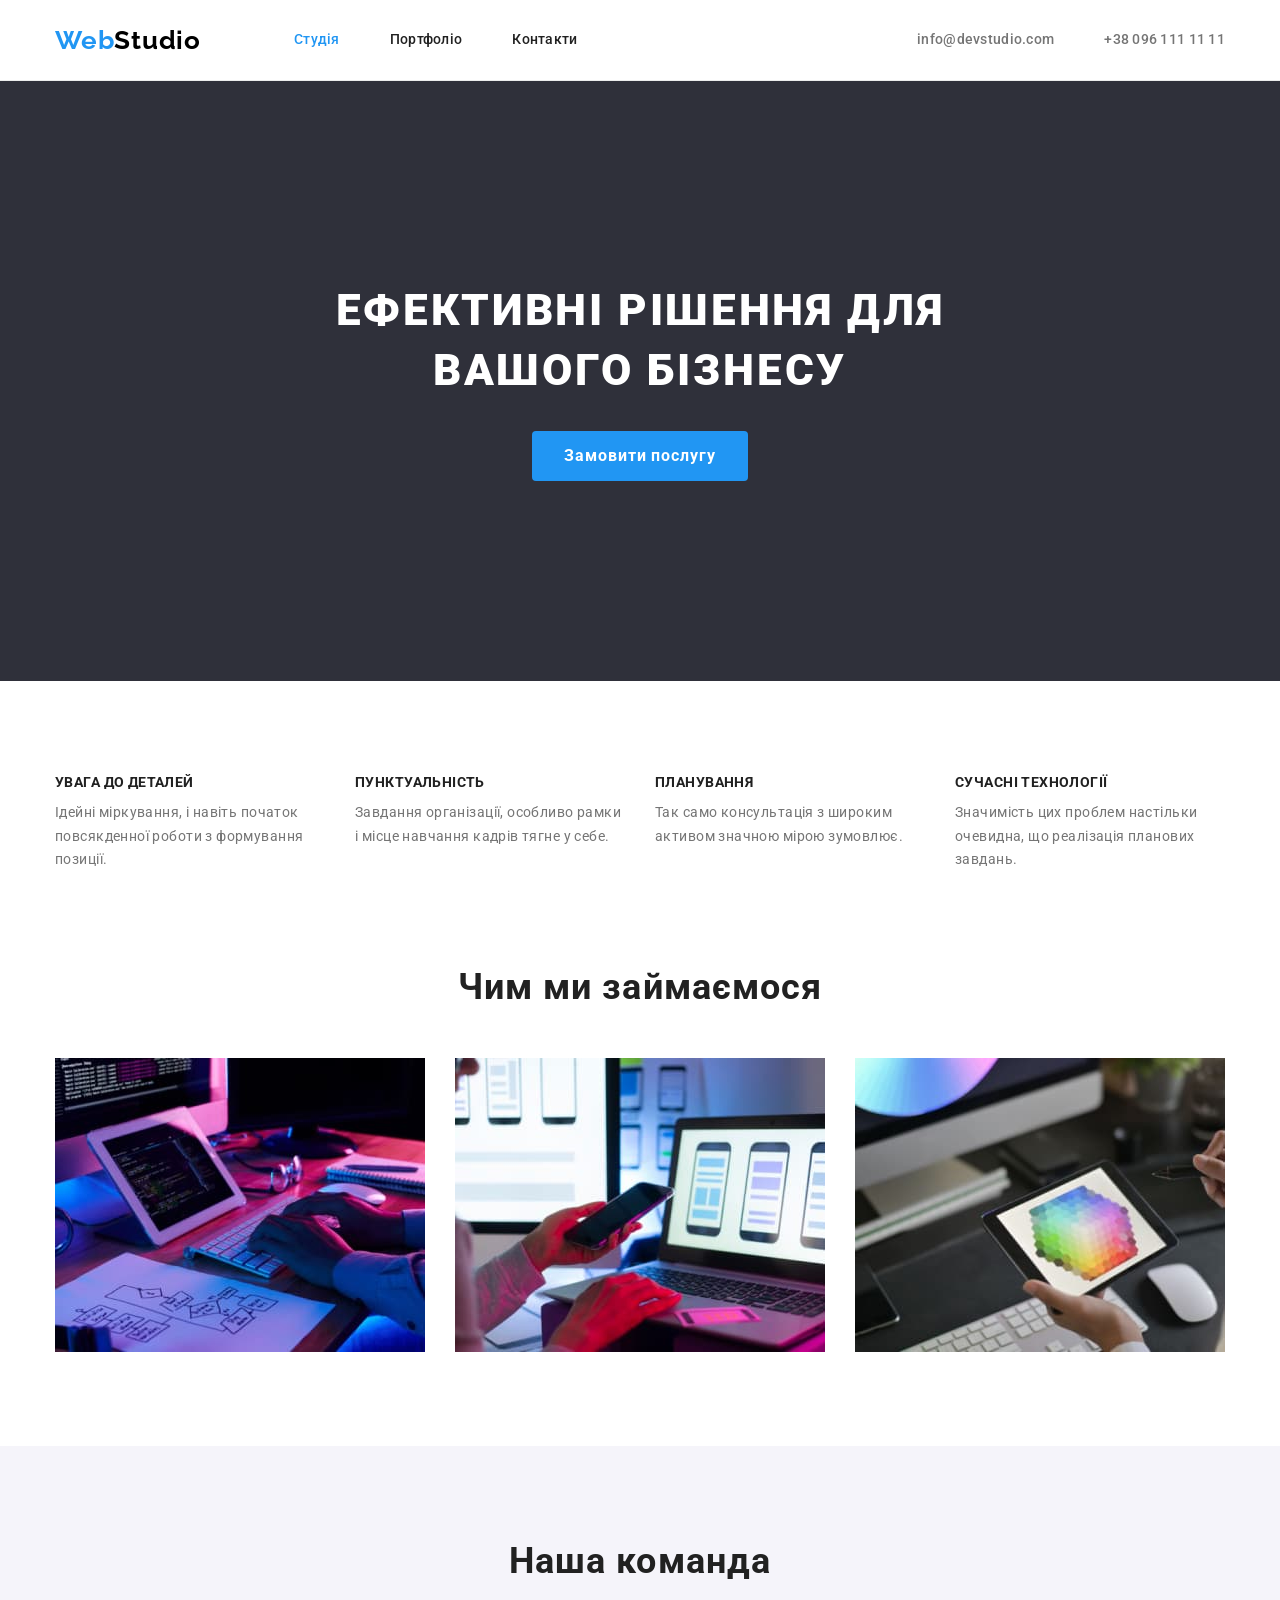
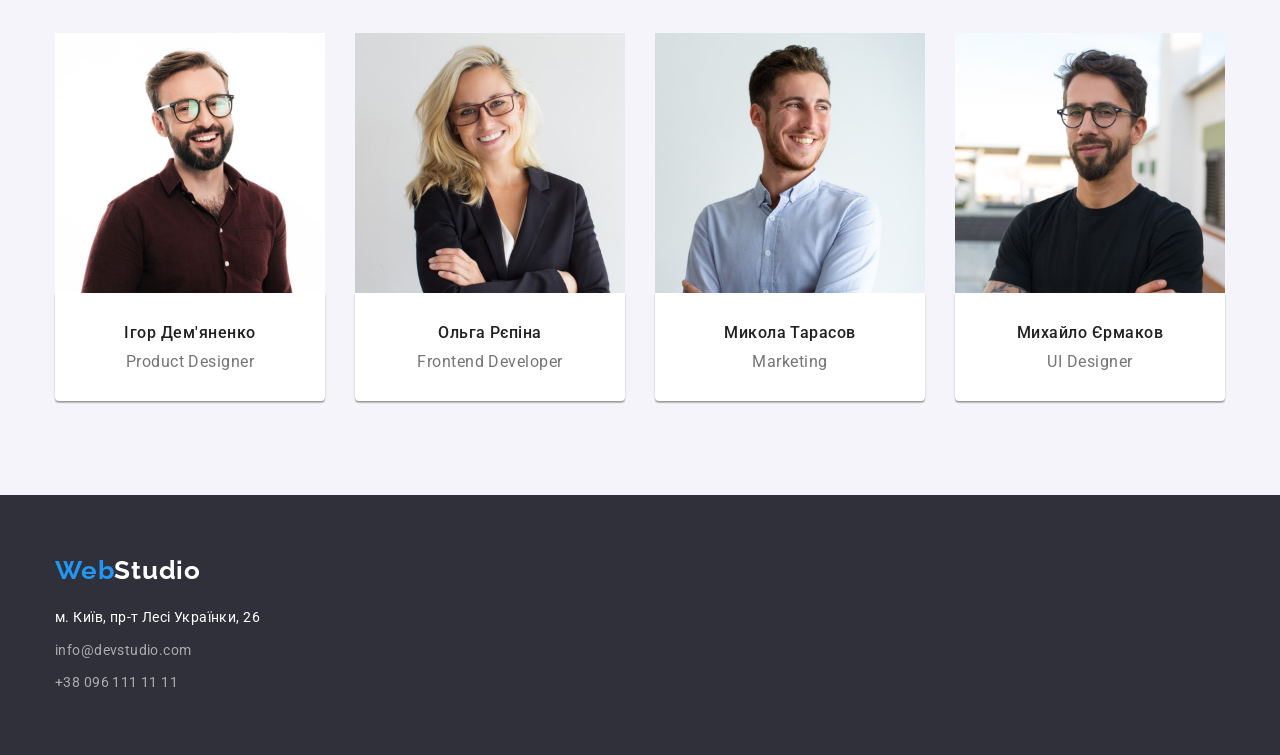
==== index.html @ a0159fab "start" ====
<!DOCTYPE html>
<html lang="uk">
  <head>
    <meta charset="UTF-8" />
    <meta http-equiv="X-UA-Compatible" content="IE=edge" />
    <meta name="viewport" content="width=device-width, initial-scale=1.0" />
    <title>Студія</title>
    <link rel="preconnect" href="https://fonts.googleapis.com" />
    <link rel="preconnect" href="https://fonts.gstatic.com" crossorigin />
    <link
      href="https://fonts.googleapis.com/css2?family=Raleway:wght@700&family=Roboto:wght@400;500;700;900&display=swap"
      rel="stylesheet"
    />
    <link
      rel="stylesheet"
      href="https://cdnjs.cloudflare.com/ajax/libs/modern-normalize/1.1.0/modern-normalize.css"
      integrity="sha512-Y0MM+V6ymRKN2zStTqzQ227DWhhp4Mzdo6gnlRnuaNCbc+YN/ZH0sBCLTM4M0oSy9c9VKiCvd4Jk44aCLrNS5Q=="
      crossorigin="anonymous"
      referrerpolicy="no-referrer"
    />
    <link rel="stylesheet" href="./css/styles.css" />
  </head>
  <body>
    <header class="header">
      <div class="container header-container">
        <nav class="site-nav">
          <a href="./index.html" class="logo header-logo"
            ><span class="logo-web">Web</span>Studio</a
          >
          <ul class="header-list">
            <li><a href="./index.html" class="link-nav current">Студія</a></li>
            <li><a href="./portfolio.html" class="link-nav">Портфоліо</a></li>
            <li><a href="#" class="link-nav">Контакти</a></li>
          </ul>
        </nav>
        <ul class="header-contacts">
          <li>
            <a href="mailto:info@devstudio.com" class="link-auth"
              >info@devstudio.com</a
            >
          </li>
          <li>
            <a href="tel:+380961111111" class="link-auth">+38 096 111 11 11</a>
          </li>
        </ul>
      </div>
    </header>
    <main>
      <section class="hero-section">
        <div class="container">
          <h1 class="hero-title">Ефективні рішення для вашого бізнесу</h1>
          <button type="button">Замовити послугу</button>
        </div>
      </section>
      <section class="benefits-section section">
        <div class="container">
          <h2 class="benefits-title">Наші переваги</h2>
          <ul class="benefits-list">
            <li>
              <h3 class="benefits">увага до деталей</h3>
              <p class="benefits-text">
                Ідейні міркування, і навіть початок повсякденної роботи з
                формування позиції.
              </p>
            </li>
            <li>
              <h3 class="benefits">пунктуальність</h3>
              <p class="benefits-text">
                Завдання організації, особливо рамки і місце навчання кадрів
                тягне у себе.
              </p>
            </li>
            <li>
              <h3 class="benefits">планування</h3>
              <p class="benefits-text">
                Так само консультація з широким активом значною мірою зумовлює.
              </p>
            </li>
            <li>
              <h3 class="benefits">сучасні технології</h3>
              <p class="benefits-text">
                Значимість цих проблем настільки очевидна, що реалізація
                планових завдань.
              </p>
            </li>
          </ul>
        </div>
      </section>
      <section class="service-section section">
        <div class="container">
          <h2 class="servise-title">Чим ми займаємося</h2>
          <ul class="service-list">
            <li>
              <img
                src="./images/box1.jpg"
                alt="послуга 1"
                width="370"
                height="294"
              />
            </li>
            <li>
              <img
                src="./images/box2.jpg"
                alt="послуга 2"
                width="370"
                height="294"
              />
            </li>
            <li>
              <img
                src="./images/box3.jpg"
                alt="послуга 3"
                width="370"
                height="294"
              />
            </li>
          </ul>
        </div>
      </section>
      <section class="team-section section">
        <div class="container">
          <h2 class="team-title">Наша команда</h2>
          <ul class="card-set">
            <li class="team-background card-set-item">
              <img
                src="./images/ihor.jpg"
                alt="Ігор Дем'яненко"
                width="270"
                height="260"
                class="team-photo"
              />
              <div class="team-wrapper">
                <h3 class="team">Ігор Дем'яненко</h3>
                <p class="team-profession">Product Designer</p>
              </div>
            </li>
            <li class="team-background card-set-item">
              <img
                src="./images/olga.jpg"
                alt="Ольга Рєпіна"
                width="270"
                height="260"
                class="team-photo"
              />
              <div class="team-wrapper">
                <h3 class="team">Ольга Рєпіна</h3>
                <p class="team-profession">Frontend Developer</p>
              </div>
            </li>
            <li class="team-background card-set-item">
              <img
                src="./images/mykola.jpg"
                alt="Микола Тарасов"
                width="270"
                height="260"
                class="team-photo"
              />
              <div class="team-wrapper">
                <h3 class="team">Микола Тарасов</h3>
                <p class="team-profession">Marketing</p>
              </div>
            </li>
            <li class="team-background card-set-item">
              <img
                src="./images/myhailo.jpg"
                alt="Михайло Єрмаков"
                width="270"
                height="260"
                class="team-photo"
              />
              <div class="team-wrapper">
                <h3 class="team">Михайло Єрмаков</h3>
                <p class="team-profession">UI Designer</p>
              </div>
            </li>
          </ul>
        </div>
      </section>
    </main>
    <footer>
      <div class="container">
        <a href="./index.html" class="logo footer-logo"
          ><span class="logo-web">Web</span
          ><span class="logo-studio">Studio</span></a
        >
        <address>
          <ul class="footer-list">
            <li class="footer-item">
              <a
                href="https://goo.gl/maps/CPtrU1FHBa2aNyZL9"
                target="_blank"
                rel="noopener noreferrer nofollow"
                class="map"
                >м. Київ, пр-т Лесі Українки, 26</a
              >
            </li>
            <li class="footer-item">
              <a href="mailto:info@devstudio.com" class="communication"
                >info@devstudio.com</a
              >
            </li>
            <li class="footer-item">
              <a href="tel:+380961111111" class="communication"
                >+38 096 111 11 11</a
              >
            </li>
          </ul>
        </address>
      </div>
    </footer>
  </body>
</html>
---- css/styles.css ----
:root {
  --color-link: #2196f3;
  --color-title: #212121;
  --color-text: #757575;
  --indent: 30px;
  --items: 4;
}
h1,
h2,
h3,
h4,
h5,
h6,
p {
  margin: 0;
}
ul {
  margin: 0;
  padding: 0;
  list-style: none;
}
img {
  display: block;
}

body {
  font-family: "roboto", sans-serif;
  background-color: #ffffff;
}
.container {
  width: 1200px;
  padding-right: 15px;
  padding-left: 15px;
  margin-right: auto;
  margin-left: auto;
}
.card-set {
  display: flex;
  flex-wrap: wrap;
  gap: var(--indent);
}
.card-set-item {
  flex-basis: calc(
    (100% - var(--indent) * (var(--items) - 1)) / (var(--items))
  );
}
.header {
  border-bottom: 1px solid #ececec;
}
.header-container {
  display: flex;
  align-items: center;
}
.site-nav {
  margin-right: auto;
  display: flex;
  align-items: center;
}
.header-logo {
  margin-right: 93px;
}
.logo {
  text-decoration: none;
  font-family: "raleway", sans-serif;
  font-weight: 700;
  font-size: 26px;
  line-height: 1.19;
  letter-spacing: 0.03em;
  color: #000000;
}
.logo-web {
  color: var(--color-link);
}
.header-list {
  display: flex;
  margin-left: auto;
  gap: 50px;
}
.link-nav {
  display: block;
  text-decoration: none;
  font-weight: 500;
  font-size: 14px;
  line-height: 1.14;
  letter-spacing: 0.02em;
  color: var(--color-title);
  padding-top: 32px;
  padding-bottom: 32px;
}
.link-nav:hover {
  color: var(--color-link);
}
.link-nav:focus {
  color: var(--color-link);
}
.link-nav.current {
  color: var(--color-link);
}
.header-contacts {
  display: flex;
  gap: 50px;
}
.link-auth {
  display: block;
  text-decoration: none;
  font-weight: 500;
  font-size: 14px;
  line-height: 1.14;
  letter-spacing: 0.02em;
  color: #757575;
  padding-top: 32px;
  padding-bottom: 32px;
}
.link-auth:hover {
  color: var(--color-link);
}
.link-auth:focus {
  color: var(--color-link);
}
.hero-section {
  background-color: #2f303a;
  padding-top: 200px;
  padding-bottom: 200px;
}
.hero-title {
  color: #ffffff;
  font-weight: 900;
  font-size: 44px;
  line-height: 1.36;
  letter-spacing: 0.06em;
  text-transform: uppercase;
  width: 696px;
  text-align: center;
  margin: auto;
  margin-bottom: 30px;
}
.hero-section button {
  display: inline-block;
  padding: 10px 32px;
  min-width: 152px;
  font-family: inherit;
  color: #ffffff;
  font-weight: 700;
  font-size: 16px;
  line-height: 1.875;
  display: flex;
  align-items: center;
  text-align: center;
  letter-spacing: 0.06em;
  background-color: var(--color-link);
  cursor: pointer;
  border: 0;
  border-radius: 4px;
  margin: auto;
}
.hero-section button:hover {
  background-color: #188ce8;
}
.hero-section button:active {
  background-color: #188ce8;
}
.section {
  padding-top: 94px;
  padding-bottom: 94px;
}
.benefits-list {
  display: flex;
  gap: var(--indent);
}
.benefits-title {
  position: absolute;
  white-space: nowrap;
  width: 1px;
  height: 1px;
  overflow: hidden;
  border: 0;
  padding: 0;
  clip: rect(0 0 0 0);
  clip-path: inset(50%);
  margin: -1px;
}
.benefits {
  font-weight: 700;
  font-size: 14px;
  line-height: 1.14;
  letter-spacing: 0.03em;
  text-transform: uppercase;
  color: var(--color-title);
  margin-bottom: 10px;
}
.benefits-text {
  font-size: 14px;
  line-height: 1.71;
  letter-spacing: 0.03em;
  color: var(--color-text);
  width: 270px;
}
.service-section {
  padding-top: 0;
}
.servise-title {
  font-weight: 700;
  font-size: 36px;
  line-height: 1.17;
  letter-spacing: 0.03em;
  color: var(--color-title);
  margin-bottom: 50px;
  text-align: center;
}
.service-list {
  display: flex;
  gap: var(--indent);
}
.team-section {
  background-color: #f5f4fa;
}
.team-title {
  font-weight: 700;
  font-size: 36px;
  line-height: 1.17;
  letter-spacing: 0.03em;
  color: var(--color-title);
  margin-bottom: 50px;
  text-align: center;
}

.team-wrapper {
  padding-top: 30px;
  padding-bottom: 30px;
  box-shadow: 0px 1px 3px rgba(0, 0, 0, 0.12), 0px 1px 1px rgba(0, 0, 0, 0.14),
    0px 2px 1px rgba(0, 0, 0, 0.2);
  border-radius: 0px 0px 4px 4px;
}
.team {
  font-weight: 500;
  font-size: 16px;
  line-height: 1.19;
  letter-spacing: 0.03em;
  color: var(--color-title);
  margin-bottom: 10px;
  text-align: center;
}
.team-profession {
  font-size: 16px;
  line-height: 1.19;
  letter-spacing: 0.03em;
  color: var(--color-text);
  text-align: center;
}
.team-background {
  background-color: #ffffff;
}
footer {
  background-color: #2f303a;
  padding-top: 60px;
  padding-bottom: 60px;
}
.footer-logo {
  display: block;
  margin-bottom: 20px;
}
.logo-studio {
  color: #ffffff;
}
.footer-item:not(:last-child) {
  margin-bottom: 9px;
}
.map {
  text-decoration: none;
  font-style: normal;
  font-size: 14px;
  line-height: 1.71;
  letter-spacing: 0.03em;
  color: #ffffff;
}
.map:hover {
  color: var(--color-link);
}
.map:focus {
  color: var(--color-link);
}
.communication {
  text-decoration: none;
  font-style: normal;
  font-size: 14px;
  line-height: 1.71;
  letter-spacing: 0.03em;
  color: rgba(255, 255, 255, 0.6);
}
.communication:hover {
  color: var(--color-link);
}
.communication:focus {
  color: var(--color-link);
}

.portfolio-button {
  display: flex;
  gap: 8px;
  margin-bottom: 50px;
  justify-content: center;
}
.sort-button {
  display: inline-block;
  padding: 6px 22px;
  font-family: inherit;
  font-weight: 500;
  font-size: 16px;
  line-height: 1.63;
  letter-spacing: 0.03em;
  color: #212121;
  background-color: #f5f4fa;
  cursor: pointer;
  border-radius: 4px;
  border: 0;
}
.sort-button:hover {
  color: #ffffff;
  background-color: var(--color-link);
}
.sort-button:focus {
  color: #ffffff;
  background-color: var(--color-link);
}
.portfolio-list {
  --items: 9;
}
.portfolio-background {
  background-color: #ffffff;
}
.portfolio-wrapper {
  padding-top: 20px;
  padding-bottom: 20px;
  padding-left: 24px;
  padding-right: 24px;
  border: 1px solid #ececec;
  border-top: none;
}
.portfolio-title {
  font-weight: 700;
  font-size: 18px;
  line-height: 2;
  letter-spacing: 0.06em;
  color: var(--color-title);

  margin-bottom: 4px;
}
.portfolio-type {
  font-size: 16px;
  line-height: 1.88;
  letter-spacing: 0.03em;
  color: var(--color-text);
}
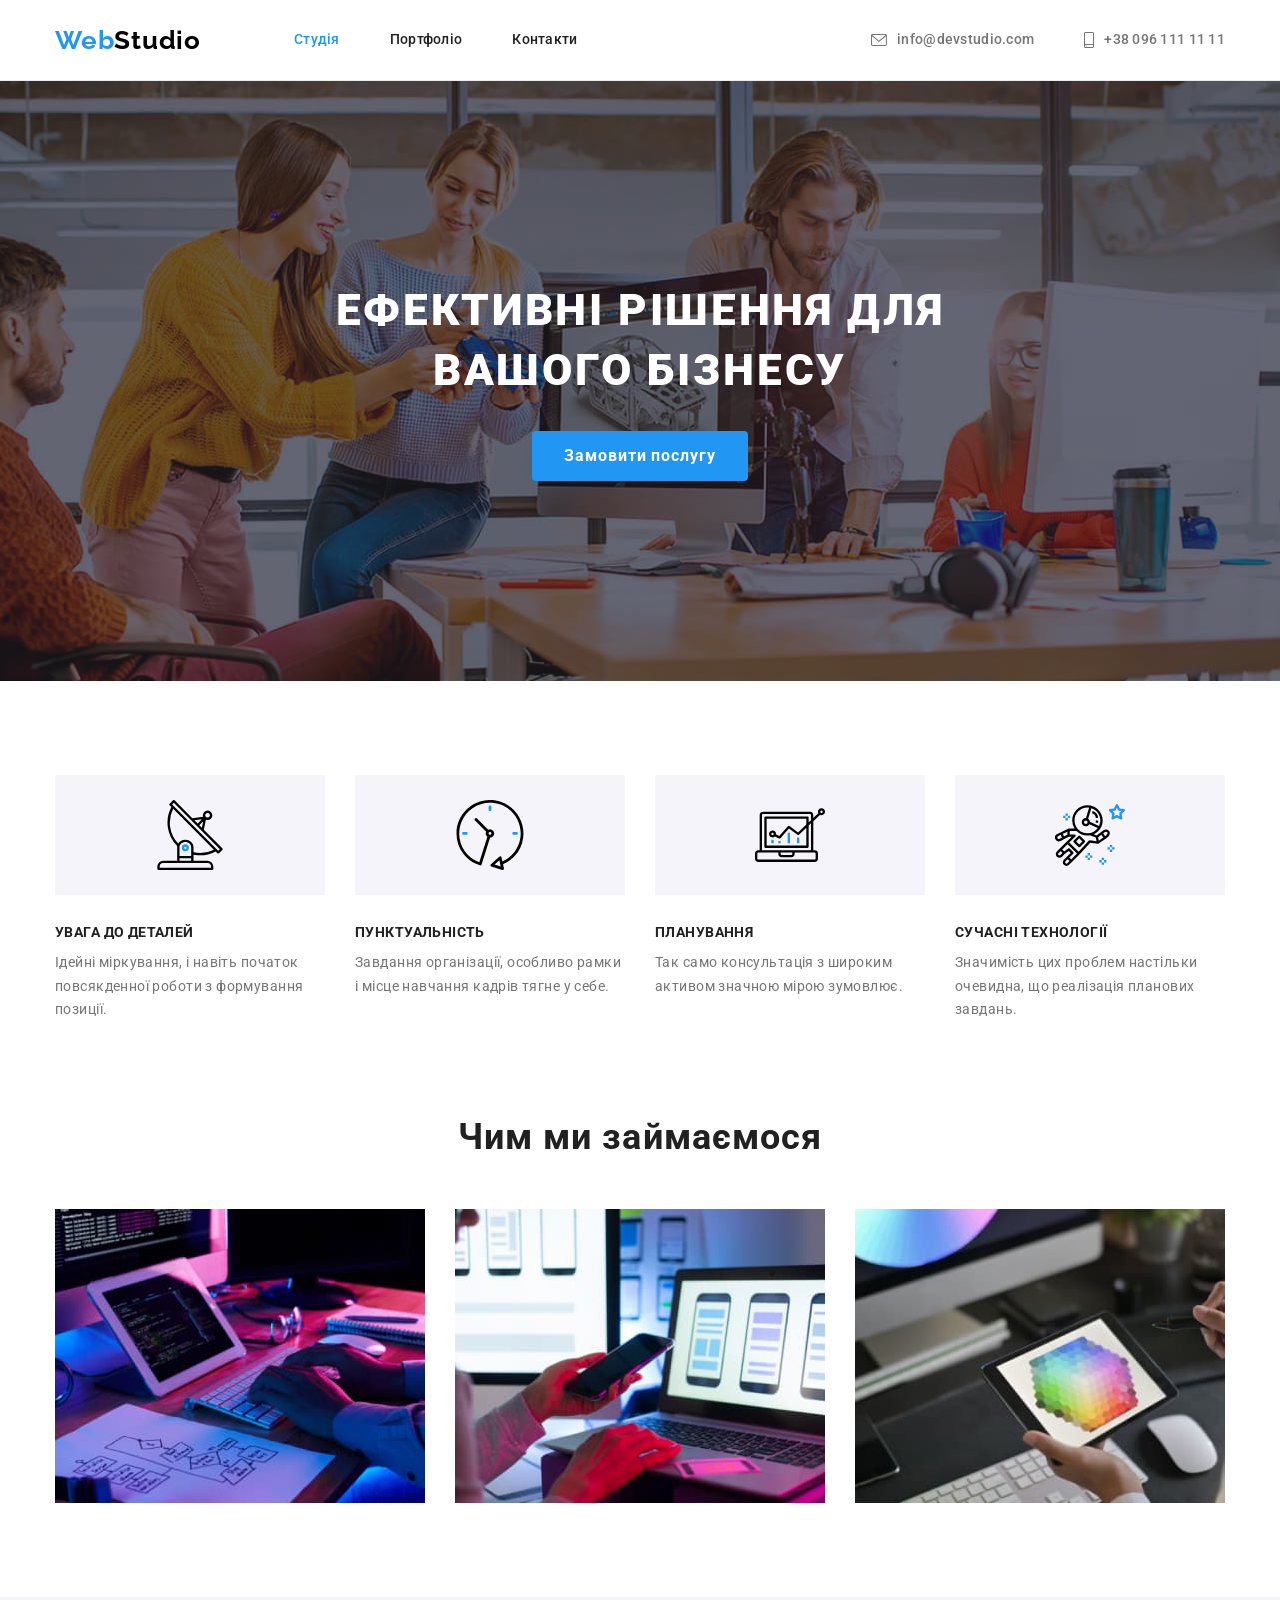
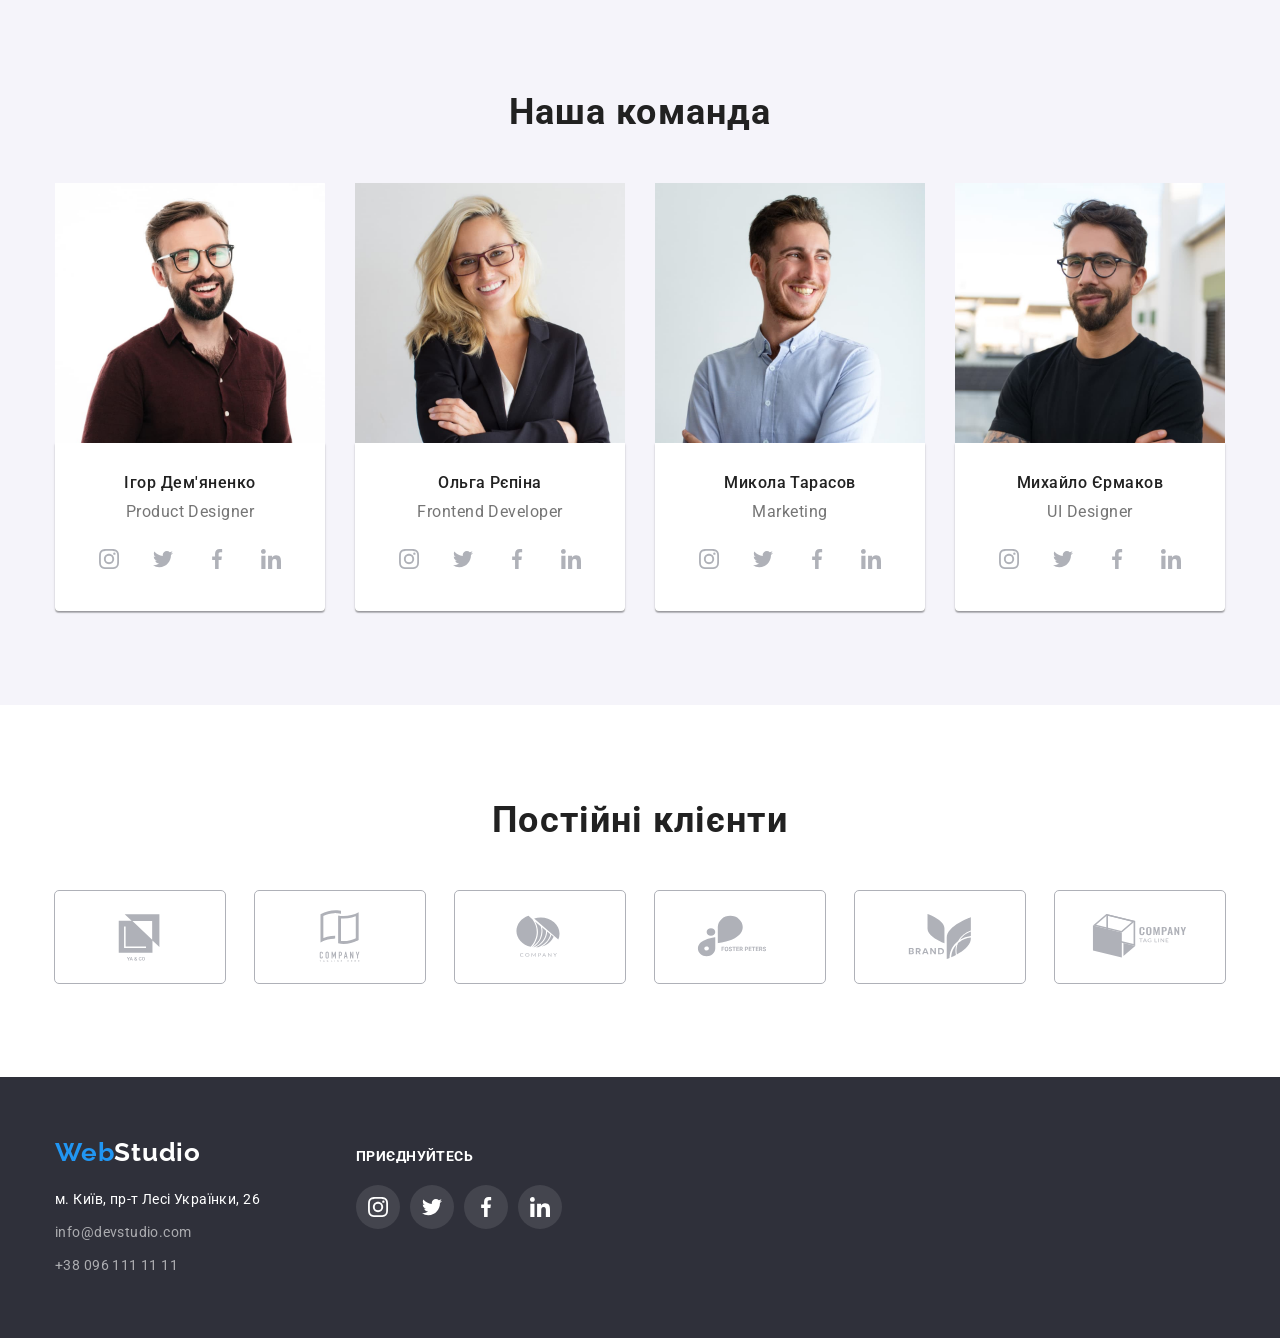
==== commit bbe5e69a: "Homework" ====
--- a/index.html
+++ b/index.html
@@ -35,12 +35,20 @@
         </nav>
         <ul class="header-contacts">
           <li>
-            <a href="mailto:info@devstudio.com" class="link-auth"
-              >info@devstudio.com</a
+            <a href="mailto:info@devstudio.com" class="link-auth">
+              <svg class="header-icon" width="16" height="12">
+                <use href="./images/symbol-defs.svg#envelope"></use>
+              </svg>
+              info@devstudio.com</a
             >
           </li>
           <li>
-            <a href="tel:+380961111111" class="link-auth">+38 096 111 11 11</a>
+            <a href="tel:+380961111111" class="link-auth">
+              <svg class="header-icon" width="10" height="16">
+                <use href="./images/symbol-defs.svg#smartphone"></use>
+              </svg>
+              +38 096 111 11 11</a
+            >
           </li>
         </ul>
       </div>
@@ -57,6 +65,11 @@
           <h2 class="benefits-title">Наші переваги</h2>
           <ul class="benefits-list">
             <li>
+              <div class="benefits-icon-background">
+                <svg class="benefits-icon" width="70" height="70">
+                  <use href="./images/symbol-defs.svg#antenna"></use>
+                </svg>
+              </div>
               <h3 class="benefits">увага до деталей</h3>
               <p class="benefits-text">
                 Ідейні міркування, і навіть початок повсякденної роботи з
@@ -64,6 +77,11 @@
               </p>
             </li>
             <li>
+              <div class="benefits-icon-background">
+                <svg class="benefits-icon" width="70" height="70">
+                  <use href="./images/symbol-defs.svg#clock"></use>
+                </svg>
+              </div>
               <h3 class="benefits">пунктуальність</h3>
               <p class="benefits-text">
                 Завдання організації, особливо рамки і місце навчання кадрів
@@ -71,12 +89,22 @@
               </p>
             </li>
             <li>
+              <div class="benefits-icon-background">
+                <svg class="benefits-icon" width="70" height="70">
+                  <use href="./images/symbol-defs.svg#diagram"></use>
+                </svg>
+              </div>
               <h3 class="benefits">планування</h3>
               <p class="benefits-text">
                 Так само консультація з широким активом значною мірою зумовлює.
               </p>
             </li>
             <li>
+              <div class="benefits-icon-background">
+                <svg class="benefits-icon" width="70" height="70">
+                  <use href="./images/symbol-defs.svg#astronaut"></use>
+                </svg>
+              </div>
               <h3 class="benefits">сучасні технології</h3>
               <p class="benefits-text">
                 Значимість цих проблем настільки очевидна, що реалізація
@@ -132,6 +160,60 @@
               <div class="team-wrapper">
                 <h3 class="team">Ігор Дем'яненко</h3>
                 <p class="team-profession">Product Designer</p>
+                <ul class="socials">
+                  <li>
+                    <a
+                      class="socials-link"
+                      href="https://www.instagram.com/"
+                      target="_blank"
+                      rel="noopener noreferrer nofollow"
+                      aria-label="іконка instagram"
+                    >
+                      <svg class="socials-icon" width="20" height="20">
+                        <use href="./images/symbol-defs.svg#instagram"></use>
+                      </svg>
+                    </a>
+                  </li>
+                  <li>
+                    <a
+                      class="socials-link"
+                      href="https://twitter.com/"
+                      target="_blank"
+                      rel="noopener noreferrer nofollow"
+                      aria-label="іконка twitter"
+                    >
+                      <svg class="socials-icon" width="20" height="20">
+                        <use href="./images/symbol-defs.svg#twitter"></use>
+                      </svg>
+                    </a>
+                  </li>
+                  <li>
+                    <a
+                      class="socials-link"
+                      href="https://www.facebook.com/"
+                      target="_blank"
+                      rel="noopener noreferrer nofollow"
+                      aria-label="іконка facebook"
+                    >
+                      <svg class="socials-icon" width="20" height="20">
+                        <use href="./images/symbol-defs.svg#facebook"></use>
+                      </svg>
+                    </a>
+                  </li>
+                  <li>
+                    <a
+                      class="socials-link"
+                      href="https://www.linkedin.com/"
+                      target="_blank"
+                      rel="noopener noreferrer nofollow"
+                      aria-label="іконка linkedin"
+                    >
+                      <svg class="socials-icon" width="20" height="20">
+                        <use href="./images/symbol-defs.svg#linkedin"></use>
+                      </svg>
+                    </a>
+                  </li>
+                </ul>
               </div>
             </li>
             <li class="team-background card-set-item">
@@ -145,6 +227,60 @@
               <div class="team-wrapper">
                 <h3 class="team">Ольга Рєпіна</h3>
                 <p class="team-profession">Frontend Developer</p>
+                <ul class="socials">
+                  <li>
+                    <a
+                      class="socials-link"
+                      href="https://www.instagram.com/"
+                      target="_blank"
+                      rel="noopener noreferrer nofollow"
+                      aria-label="іконка instagram"
+                    >
+                      <svg class="socials-icon" width="20" height="20">
+                        <use href="./images/symbol-defs.svg#instagram"></use>
+                      </svg>
+                    </a>
+                  </li>
+                  <li>
+                    <a
+                      class="socials-link"
+                      href="https://twitter.com/"
+                      target="_blank"
+                      rel="noopener noreferrer nofollow"
+                      aria-label="іконка twitter"
+                    >
+                      <svg class="socials-icon" width="20" height="20">
+                        <use href="./images/symbol-defs.svg#twitter"></use>
+                      </svg>
+                    </a>
+                  </li>
+                  <li>
+                    <a
+                      class="socials-link"
+                      href="https://www.facebook.com/"
+                      target="_blank"
+                      rel="noopener noreferrer nofollow"
+                      aria-label="іконка facebook"
+                    >
+                      <svg class="socials-icon" width="20" height="20">
+                        <use href="./images/symbol-defs.svg#facebook"></use>
+                      </svg>
+                    </a>
+                  </li>
+                  <li>
+                    <a
+                      class="socials-link"
+                      href="https://www.linkedin.com/"
+                      target="_blank"
+                      rel="noopener noreferrer nofollow"
+                      aria-label="іконка linkedin"
+                    >
+                      <svg class="socials-icon" width="20" height="20">
+                        <use href="./images/symbol-defs.svg#linkedin"></use>
+                      </svg>
+                    </a>
+                  </li>
+                </ul>
               </div>
             </li>
             <li class="team-background card-set-item">
@@ -158,6 +294,60 @@
               <div class="team-wrapper">
                 <h3 class="team">Микола Тарасов</h3>
                 <p class="team-profession">Marketing</p>
+                <ul class="socials">
+                  <li>
+                    <a
+                      class="socials-link"
+                      href="https://www.instagram.com/"
+                      target="_blank"
+                      rel="noopener noreferrer nofollow"
+                      aria-label="іконка instagram"
+                    >
+                      <svg class="socials-icon" width="20" height="20">
+                        <use href="./images/symbol-defs.svg#instagram"></use>
+                      </svg>
+                    </a>
+                  </li>
+                  <li>
+                    <a
+                      class="socials-link"
+                      href="https://twitter.com/"
+                      target="_blank"
+                      rel="noopener noreferrer nofollow"
+                      aria-label="іконка twitter"
+                    >
+                      <svg class="socials-icon" width="20" height="20">
+                        <use href="./images/symbol-defs.svg#twitter"></use>
+                      </svg>
+                    </a>
+                  </li>
+                  <li>
+                    <a
+                      class="socials-link"
+                      href="https://www.facebook.com/"
+                      target="_blank"
+                      rel="noopener noreferrer nofollow"
+                      aria-label="іконка facebook"
+                    >
+                      <svg class="socials-icon" width="20" height="20">
+                        <use href="./images/symbol-defs.svg#facebook"></use>
+                      </svg>
+                    </a>
+                  </li>
+                  <li>
+                    <a
+                      class="socials-link"
+                      href="https://www.linkedin.com/"
+                      target="_blank"
+                      rel="noopener noreferrer nofollow"
+                      aria-label="іконка linkedin"
+                    >
+                      <svg class="socials-icon" width="20" height="20">
+                        <use href="./images/symbol-defs.svg#linkedin"></use>
+                      </svg>
+                    </a>
+                  </li>
+                </ul>
               </div>
             </li>
             <li class="team-background card-set-item">
@@ -171,6 +361,109 @@
               <div class="team-wrapper">
                 <h3 class="team">Михайло Єрмаков</h3>
                 <p class="team-profession">UI Designer</p>
+                <ul class="socials">
+                  <li>
+                    <a
+                      class="socials-link"
+                      href="https://www.instagram.com/"
+                      target="_blank"
+                      rel="noopener noreferrer nofollow"
+                      aria-label="іконка instagram"
+                    >
+                      <svg class="socials-icon" width="20" height="20">
+                        <use href="./images/symbol-defs.svg#instagram"></use>
+                      </svg>
+                    </a>
+                  </li>
+                  <li>
+                    <a
+                      class="socials-link"
+                      href="https://twitter.com/"
+                      target="_blank"
+                      rel="noopener noreferrer nofollow"
+                      aria-label="іконка twitter"
+                    >
+                      <svg class="socials-icon" width="20" height="20">
+                        <use href="./images/symbol-defs.svg#twitter"></use>
+                      </svg>
+                    </a>
+                  </li>
+                  <li>
+                    <a
+                      class="socials-link"
+                      href="https://www.facebook.com/"
+                      target="_blank"
+                      rel="noopener noreferrer nofollow"
+                      aria-label="іконка facebook"
+                    >
+                      <svg class="socials-icon" width="20" height="20">
+                        <use href="./images/symbol-defs.svg#facebook"></use>
+                      </svg>
+                    </a>
+                  </li>
+                  <li>
+                    <a
+                      class="socials-link"
+                      href="https://www.linkedin.com/"
+                      target="_blank"
+                      rel="noopener noreferrer nofollow"
+                      aria-label="іконка linkedin"
+                    >
+                      <svg class="socials-icon" width="20" height="20">
+                        <use href="./images/symbol-defs.svg#linkedin"></use>
+                      </svg>
+                    </a>
+                  </li>
+                </ul>
+              </div>
+            </li>
+          </ul>
+        </div>
+      </section>
+      <section class="clients-section section">
+        <div class="container">
+          <h2 class="clients-title">Постійні клієнти</h2>
+          <ul class="clients">
+            <li>
+              <div class="clients-background">
+                <svg class="clients-icon" width="106" height="60">
+                  <use href="./images/symbol-defs.svg#logo_one"></use>
+                </svg>
+              </div>
+            </li>
+            <li>
+              <div class="clients-background">
+                <svg class="clients-icon" width="106" height="60">
+                  <use href="./images/symbol-defs.svg#logo_two"></use>
+                </svg>
+              </div>
+            </li>
+            <li>
+              <div class="clients-background">
+                <svg class="clients-icon" width="106" height="60">
+                  <use href="./images/symbol-defs.svg#logo_three"></use>
+                </svg>
+              </div>
+            </li>
+            <li>
+              <div class="clients-background">
+                <svg class="clients-icon" width="106" height="60">
+                  <use href="./images/symbol-defs.svg#logo_four"></use>
+                </svg>
+              </div>
+            </li>
+            <li>
+              <div class="clients-background">
+                <svg class="clients-icon" width="106" height="60">
+                  <use href="./images/symbol-defs.svg#logo_five"></use>
+                </svg>
+              </div>
+            </li>
+            <li>
+              <div class="clients-background">
+                <svg class="clients-icon" width="106" height="60">
+                  <use href="./images/symbol-defs.svg#logo_six"></use>
+                </svg>
               </div>
             </li>
           </ul>
@@ -179,33 +472,94 @@
     </main>
     <footer>
       <div class="container">
-        <a href="./index.html" class="logo footer-logo"
-          ><span class="logo-web">Web</span
-          ><span class="logo-studio">Studio</span></a
-        >
-        <address>
-          <ul class="footer-list">
-            <li class="footer-item">
-              <a
-                href="https://goo.gl/maps/CPtrU1FHBa2aNyZL9"
-                target="_blank"
-                rel="noopener noreferrer nofollow"
-                class="map"
-                >м. Київ, пр-т Лесі Українки, 26</a
-              >
-            </li>
-            <li class="footer-item">
-              <a href="mailto:info@devstudio.com" class="communication"
-                >info@devstudio.com</a
-              >
-            </li>
-            <li class="footer-item">
-              <a href="tel:+380961111111" class="communication"
-                >+38 096 111 11 11</a
-              >
-            </li>
-          </ul>
-        </address>
+        <div class="footer-links">
+          <div>
+            <a href="./index.html" class="logo footer-logo"
+              ><span class="logo-web">Web</span
+              ><span class="logo-studio">Studio</span></a
+            >
+            <address>
+              <ul class="footer-list">
+                <li class="footer-item">
+                  <a
+                    href="https://goo.gl/maps/CPtrU1FHBa2aNyZL9"
+                    target="_blank"
+                    rel="noopener noreferrer nofollow"
+                    class="map"
+                    >м. Київ, пр-т Лесі Українки, 26</a
+                  >
+                </li>
+                <li class="footer-item">
+                  <a href="mailto:info@devstudio.com" class="communication"
+                    >info@devstudio.com</a
+                  >
+                </li>
+                <li class="footer-item">
+                  <a href="tel:+380961111111" class="communication"
+                    >+38 096 111 11 11</a
+                  >
+                </li>
+              </ul>
+            </address>
+          </div>
+          <div>
+            <h3 class="socials-title">приєднуйтесь</h3>
+            <ul class="footer-socials">
+              <li>
+                <a
+                  class="footer-socials-link"
+                  href="https://www.instagram.com/"
+                  target="_blank"
+                  rel="noopener noreferrer nofollow"
+                  aria-label="іконка instagram"
+                >
+                  <svg class="socials-icon" width="20" height="20">
+                    <use href="./images/symbol-defs.svg#instagram"></use>
+                  </svg>
+                </a>
+              </li>
+              <li>
+                <a
+                  class="footer-socials-link"
+                  href="https://twitter.com/"
+                  target="_blank"
+                  rel="noopener noreferrer nofollow"
+                  aria-label="іконка twitter"
+                >
+                  <svg class="socials-icon" width="20" height="20">
+                    <use href="./images/symbol-defs.svg#twitter"></use>
+                  </svg>
+                </a>
+              </li>
+              <li>
+                <a
+                  class="footer-socials-link"
+                  href="https://www.facebook.com/"
+                  target="_blank"
+                  rel="noopener noreferrer nofollow"
+                  aria-label="іконка facebook"
+                >
+                  <svg class="socials-icon" width="20" height="20">
+                    <use href="./images/symbol-defs.svg#facebook"></use>
+                  </svg>
+                </a>
+              </li>
+              <li>
+                <a
+                  class="footer-socials-link"
+                  href="https://www.linkedin.com/"
+                  target="_blank"
+                  rel="noopener noreferrer nofollow"
+                  aria-label="іконка linkedin"
+                >
+                  <svg class="socials-icon" width="20" height="20">
+                    <use href="./images/symbol-defs.svg#linkedin"></use>
+                  </svg>
+                </a>
+              </li>
+            </ul>
+          </div>
+        </div>
       </div>
     </footer>
   </body>
--- a/css/styles.css
+++ b/css/styles.css
@@ -101,7 +101,7 @@
   gap: 50px;
 }
 .link-auth {
-  display: block;
+  display: flex;
   text-decoration: none;
   font-weight: 500;
   font-size: 14px;
@@ -110,17 +110,30 @@
   color: #757575;
   padding-top: 32px;
   padding-bottom: 32px;
+  gap: 10px;
+  align-items: center;
 }
 .link-auth:hover {
   color: var(--color-link);
 }
 .link-auth:focus {
   color: var(--color-link);
+}
+.header-icon {
+  fill: currentColor;
 }
 .hero-section {
   background-color: #2f303a;
   padding-top: 200px;
   padding-bottom: 200px;
+  background-image: linear-gradient(
+      to right,
+      rgba(47, 48, 58, 0.4),
+      rgba(47, 48, 58, 0.4)
+    ),
+    url(../images/hero_img.jpg);
+  background-repeat: no-repeat;
+  background-position: center;
 }
 .hero-title {
   color: #ffffff;
@@ -166,6 +179,15 @@
 .benefits-list {
   display: flex;
   gap: var(--indent);
+}
+.benefits-icon-background {
+  display: flex;
+  justify-content: center;
+  align-items: center;
+  width: 270px;
+  height: 120px;
+  background-color: #f5f4fa;
+  margin-bottom: 30px;
 }
 .benefits-title {
   position: absolute;
@@ -188,6 +210,7 @@
   color: var(--color-title);
   margin-bottom: 10px;
 }
+
 .benefits-text {
   font-size: 14px;
   line-height: 1.71;
@@ -246,9 +269,68 @@
   letter-spacing: 0.03em;
   color: var(--color-text);
   text-align: center;
-}
+  margin-bottom: 16px;
+}
+.socials {
+  display: flex;
+  align-items: center;
+  justify-content: center;
+  gap: 10px;
+}
+.socials-link {
+  display: flex;
+  justify-content: center;
+  align-items: center;
+  width: 44px;
+  height: 44px;
+  border-radius: 50%;
+  background-color: #ffffff;
+  color: #afb1b8;
+}
+.socials-link:hover,
+.socials-link:focus {
+  background-color: var(--color-link);
+  color: #ffffff;
+}
+.socials-icon {
+  fill: currentColor;
+}
+
 .team-background {
   background-color: #ffffff;
+}
+.clients-title {
+  font-weight: 700;
+  font-size: 36px;
+  line-height: 1.17;
+  letter-spacing: 0.03em;
+  color: var(--color-title);
+  margin-bottom: 50px;
+  text-align: center;
+}
+.clients {
+  display: flex;
+  align-items: center;
+  justify-content: center;
+  gap: 30px;
+}
+.clients-background {
+  display: flex;
+  align-items: center;
+  justify-content: center;
+  width: 170px;
+  height: 92px;
+  outline: 1px Solid #afb1b8;
+  border-radius: 4px;
+  color: #afb1b8;
+}
+.clients-background:hover,
+.clients-background:focus {
+  color: var(--color-link);
+  outline: 1px Solid var(--color-link);
+}
+.clients-icon {
+  fill: currentColor;
 }
 footer {
   background-color: #2f303a;
@@ -265,6 +347,14 @@
 .footer-item:not(:last-child) {
   margin-bottom: 9px;
 }
+.footer-links {
+  display: flex;
+  align-items: baseline;
+  gap: 70px;
+}
+address {
+  min-width: 231px;
+}
 .map {
   text-decoration: none;
   font-style: normal;
@@ -293,7 +383,36 @@
 .communication:focus {
   color: var(--color-link);
 }
+.footer-socials {
+  display: flex;
+  align-items: center;
+  justify-content: center;
+  gap: 10px;
+}
+.footer-socials-link {
+  display: flex;
+  justify-content: center;
+  align-items: center;
+  width: 44px;
+  height: 44px;
+  border-radius: 50%;
+  background-color: rgba(255, 255, 255, 0.1);
+  color: #ffffff;
+}
+.footer-socials-link:hover,
+.footer-socials-link:focus {
+  background-color: var(--color-link);
+}
+.socials-title {
+  font-weight: 700;
+  font-size: 14px;
+  text-transform: uppercase;
+  line-height: 1.14;
+  letter-spacing: 0.03em;
+  color: #ffffff;
 
+  margin-bottom: 20px;
+}
 .portfolio-button {
   display: flex;
   gap: 8px;
@@ -342,7 +461,6 @@
   line-height: 2;
   letter-spacing: 0.06em;
   color: var(--color-title);
-
   margin-bottom: 4px;
 }
 .portfolio-type {
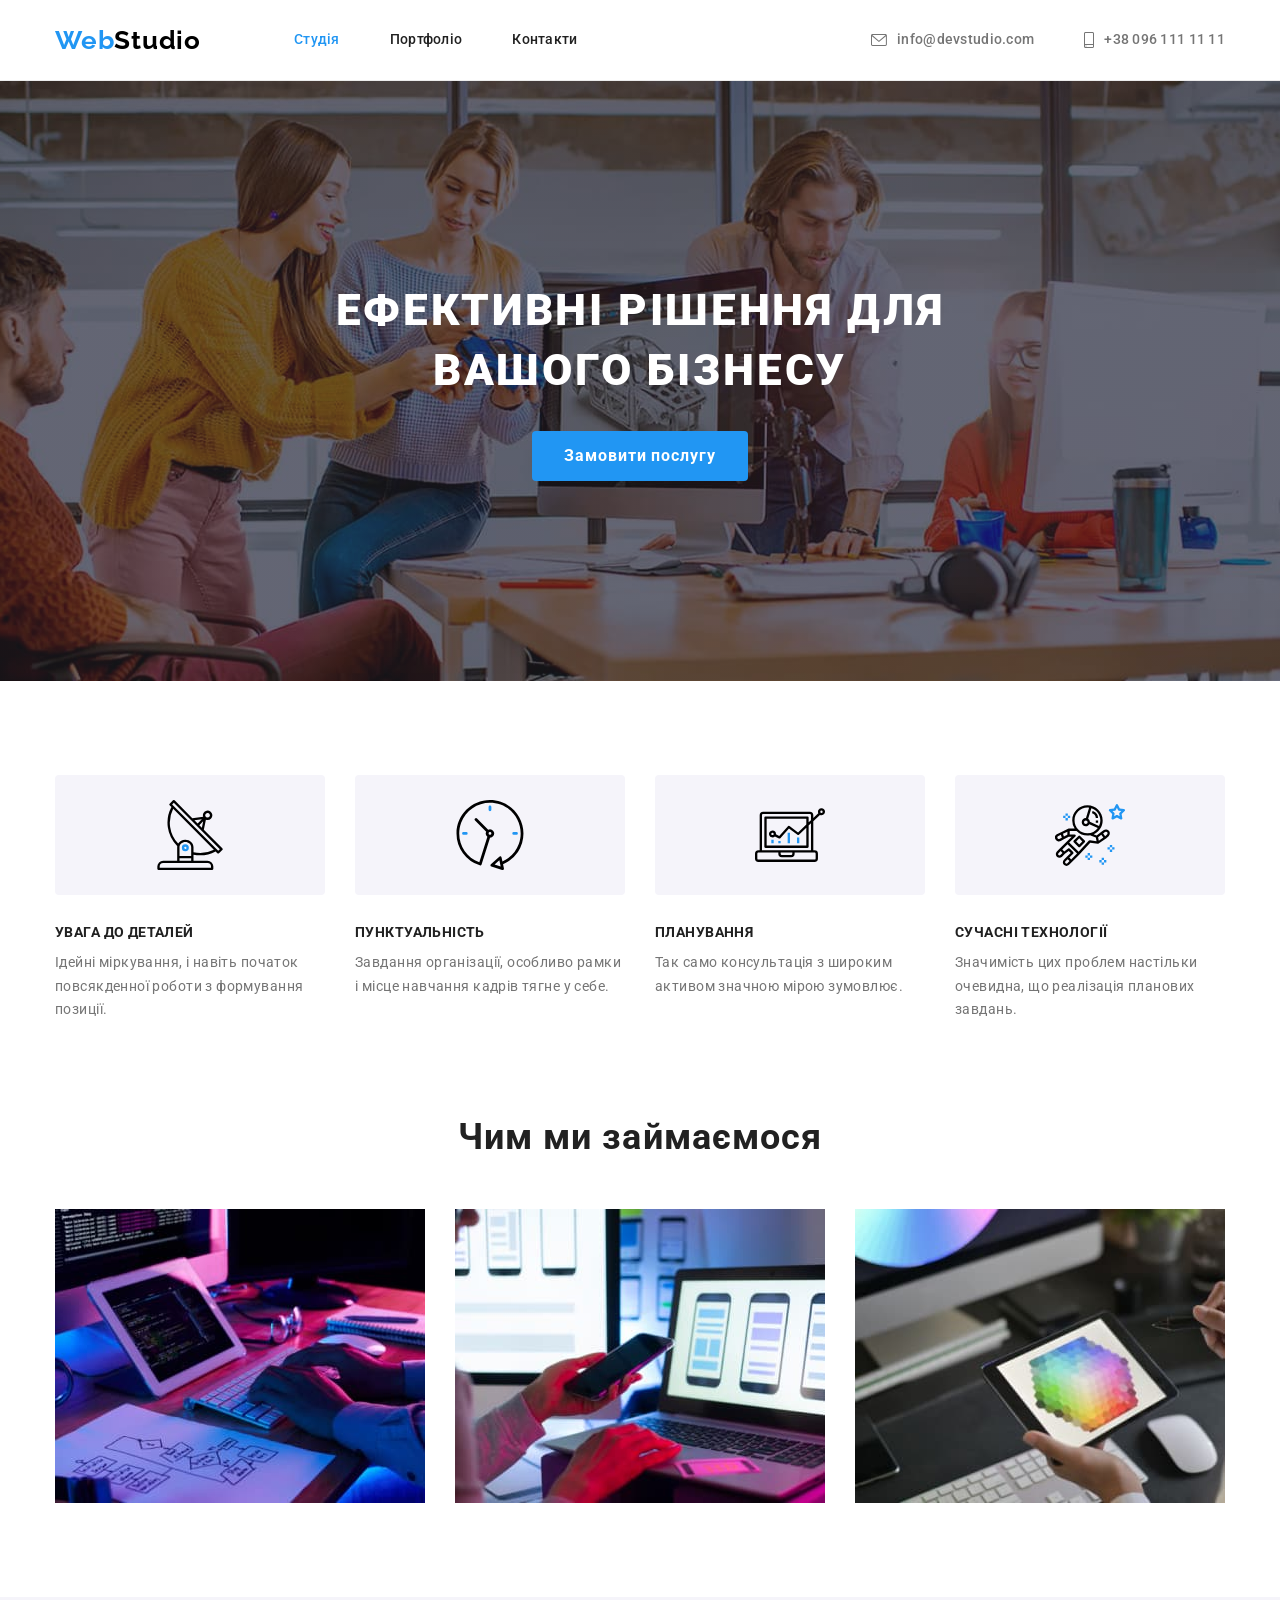
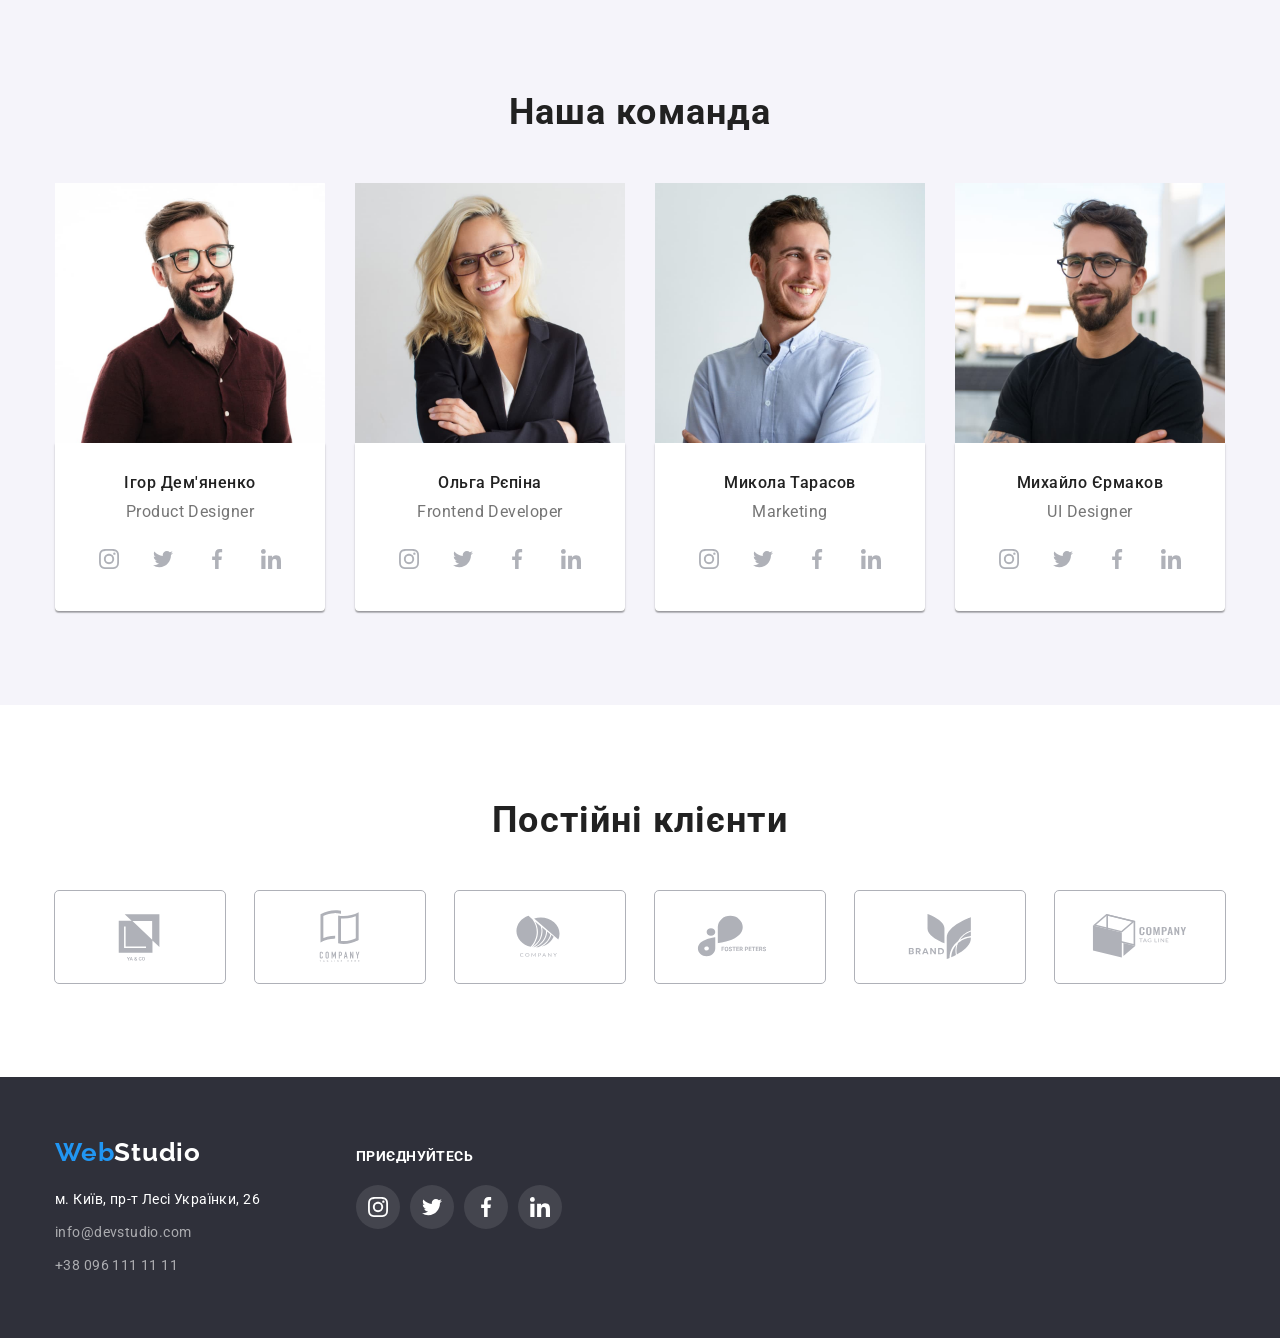
==== commit 97c15bef: "homework3" ====
--- a/index.html
+++ b/index.html
@@ -425,46 +425,82 @@
           <h2 class="clients-title">Постійні клієнти</h2>
           <ul class="clients">
             <li>
-              <div class="clients-background">
+              <a
+                class="clients-background"
+                href="#"
+                target="_blank"
+                rel="noopener noreferrer nofollow"
+                aria-label="Компанія один"
+              >
                 <svg class="clients-icon" width="106" height="60">
                   <use href="./images/symbol-defs.svg#logo_one"></use>
                 </svg>
-              </div>
-            </li>
-            <li>
-              <div class="clients-background">
+              </a>
+            </li>
+            <li>
+              <a
+                class="clients-background"
+                href="#"
+                target="_blank"
+                rel="noopener noreferrer nofollow"
+                aria-label="Компанія два"
+              >
                 <svg class="clients-icon" width="106" height="60">
                   <use href="./images/symbol-defs.svg#logo_two"></use>
                 </svg>
-              </div>
-            </li>
-            <li>
-              <div class="clients-background">
+              </a>
+            </li>
+            <li>
+              <a
+                class="clients-background"
+                href="#"
+                target="_blank"
+                rel="noopener noreferrer nofollow"
+                aria-label="Компанія три"
+              >
                 <svg class="clients-icon" width="106" height="60">
                   <use href="./images/symbol-defs.svg#logo_three"></use>
                 </svg>
-              </div>
-            </li>
-            <li>
-              <div class="clients-background">
+              </a>
+            </li>
+            <li>
+              <a
+                class="clients-background"
+                href="#"
+                target="_blank"
+                rel="noopener noreferrer nofollow"
+                aria-label="Компанія чотири"
+              >
                 <svg class="clients-icon" width="106" height="60">
                   <use href="./images/symbol-defs.svg#logo_four"></use>
                 </svg>
-              </div>
-            </li>
-            <li>
-              <div class="clients-background">
+              </a>
+            </li>
+            <li>
+              <a
+                class="clients-background"
+                href="#"
+                target="_blank"
+                rel="noopener noreferrer nofollow"
+                aria-label="Компанія п'ять"
+              >
                 <svg class="clients-icon" width="106" height="60">
                   <use href="./images/symbol-defs.svg#logo_five"></use>
                 </svg>
-              </div>
-            </li>
-            <li>
-              <div class="clients-background">
+              </a>
+            </li>
+            <li>
+              <a
+                class="clients-background"
+                href="#"
+                target="_blank"
+                rel="noopener noreferrer nofollow"
+                aria-label="Компанія шість"
+              >
                 <svg class="clients-icon" width="106" height="60">
                   <use href="./images/symbol-defs.svg#logo_six"></use>
                 </svg>
-              </div>
+              </a>
             </li>
           </ul>
         </div>
--- a/css/styles.css
+++ b/css/styles.css
@@ -188,6 +188,7 @@
   height: 120px;
   background-color: #f5f4fa;
   margin-bottom: 30px;
+  border-radius: 4px;
 }
 .benefits-title {
   position: absolute;
@@ -436,10 +437,14 @@
 .sort-button:hover {
   color: #ffffff;
   background-color: var(--color-link);
+  box-shadow: 0px 3px 1px rgba(0, 0, 0, 0.1), 0px 1px 2px rgba(0, 0, 0, 0.08),
+    0px 2px 2px rgba(0, 0, 0, 0.12);
 }
 .sort-button:focus {
   color: #ffffff;
   background-color: var(--color-link);
+  box-shadow: 0px 3px 1px rgba(0, 0, 0, 0.1), 0px 1px 2px rgba(0, 0, 0, 0.08),
+    0px 2px 2px rgba(0, 0, 0, 0.12);
 }
 .portfolio-list {
   --items: 9;
@@ -447,6 +452,12 @@
 .portfolio-background {
   background-color: #ffffff;
 }
+.portfolio-background:hover {
+  box-shadow: 0px 1px 1px rgba(0, 0, 0, 0.12), 0px 4px 4px rgba(0, 0, 0, 0.06),
+    1px 4px 6px rgba(0, 0, 0, 0.16);
+  border-radius: 0px 0px 4px 4px;
+}
+
 .portfolio-wrapper {
   padding-top: 20px;
   padding-bottom: 20px;
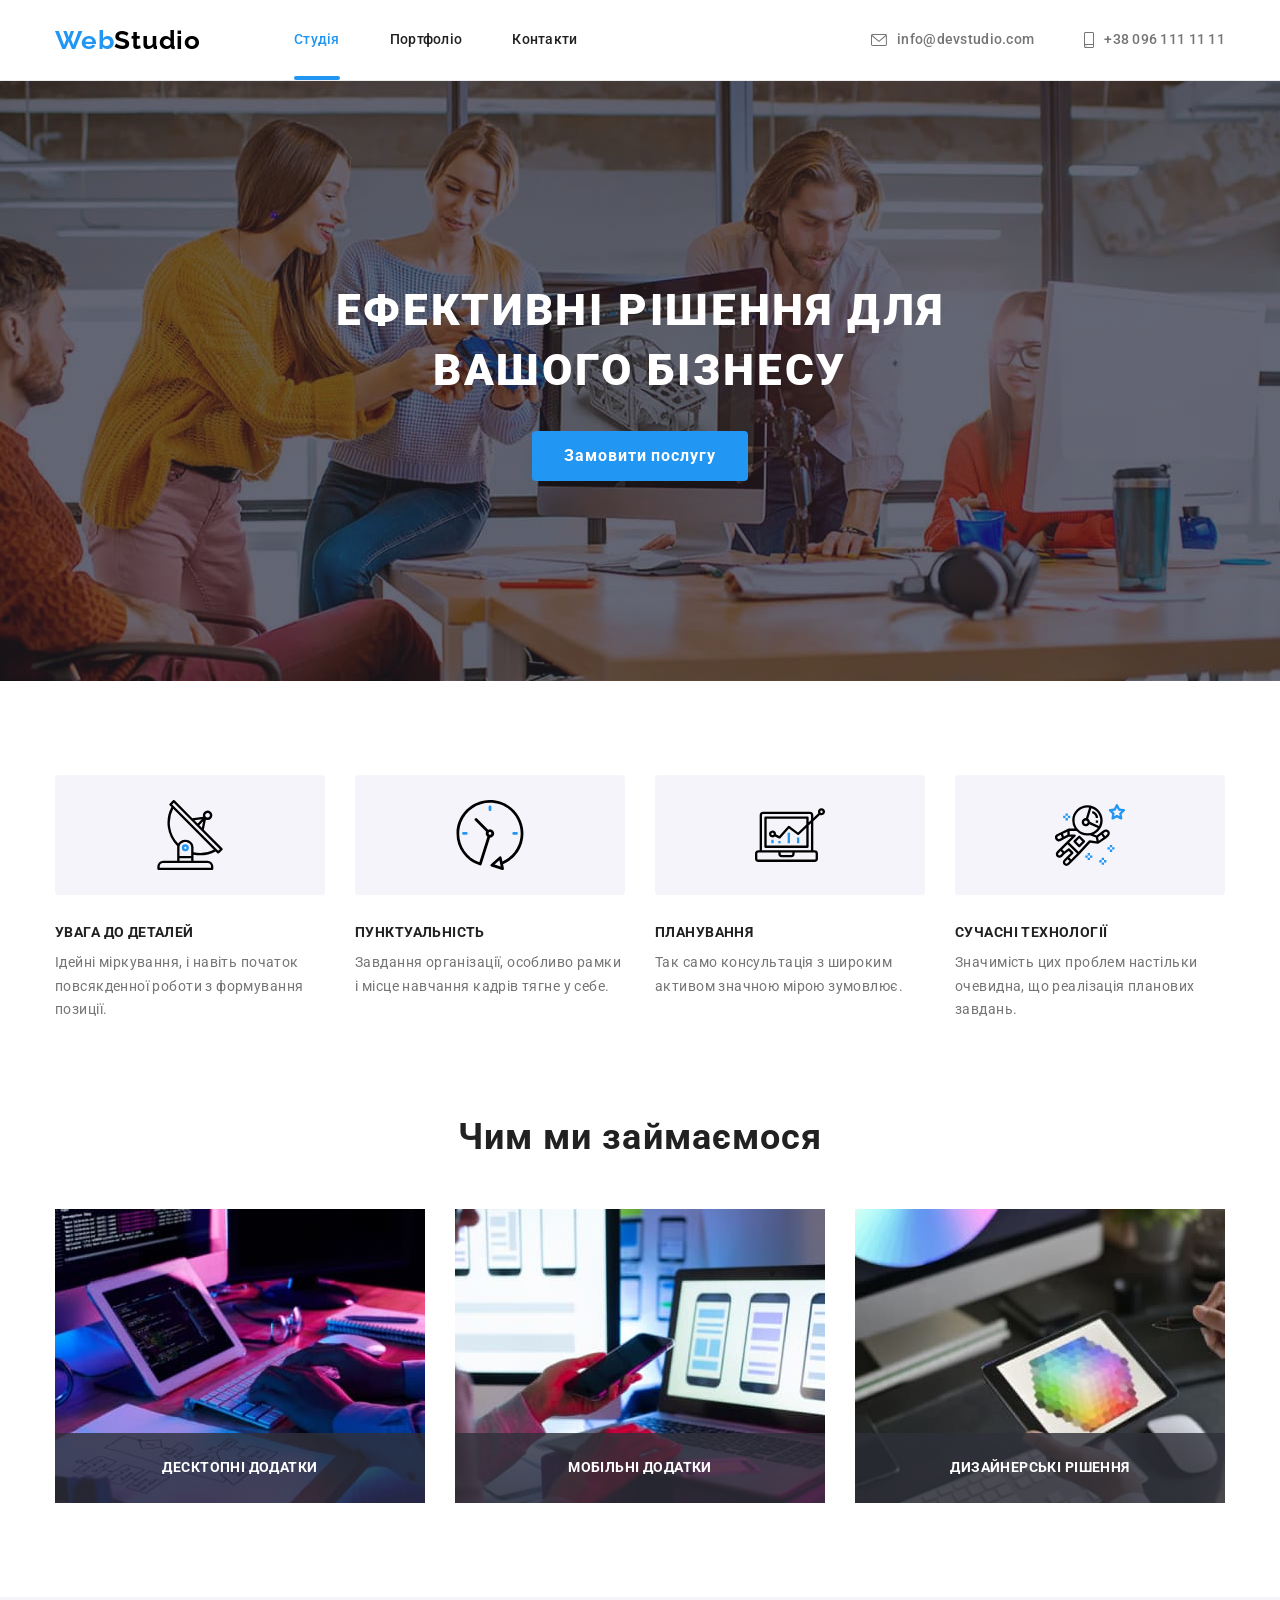
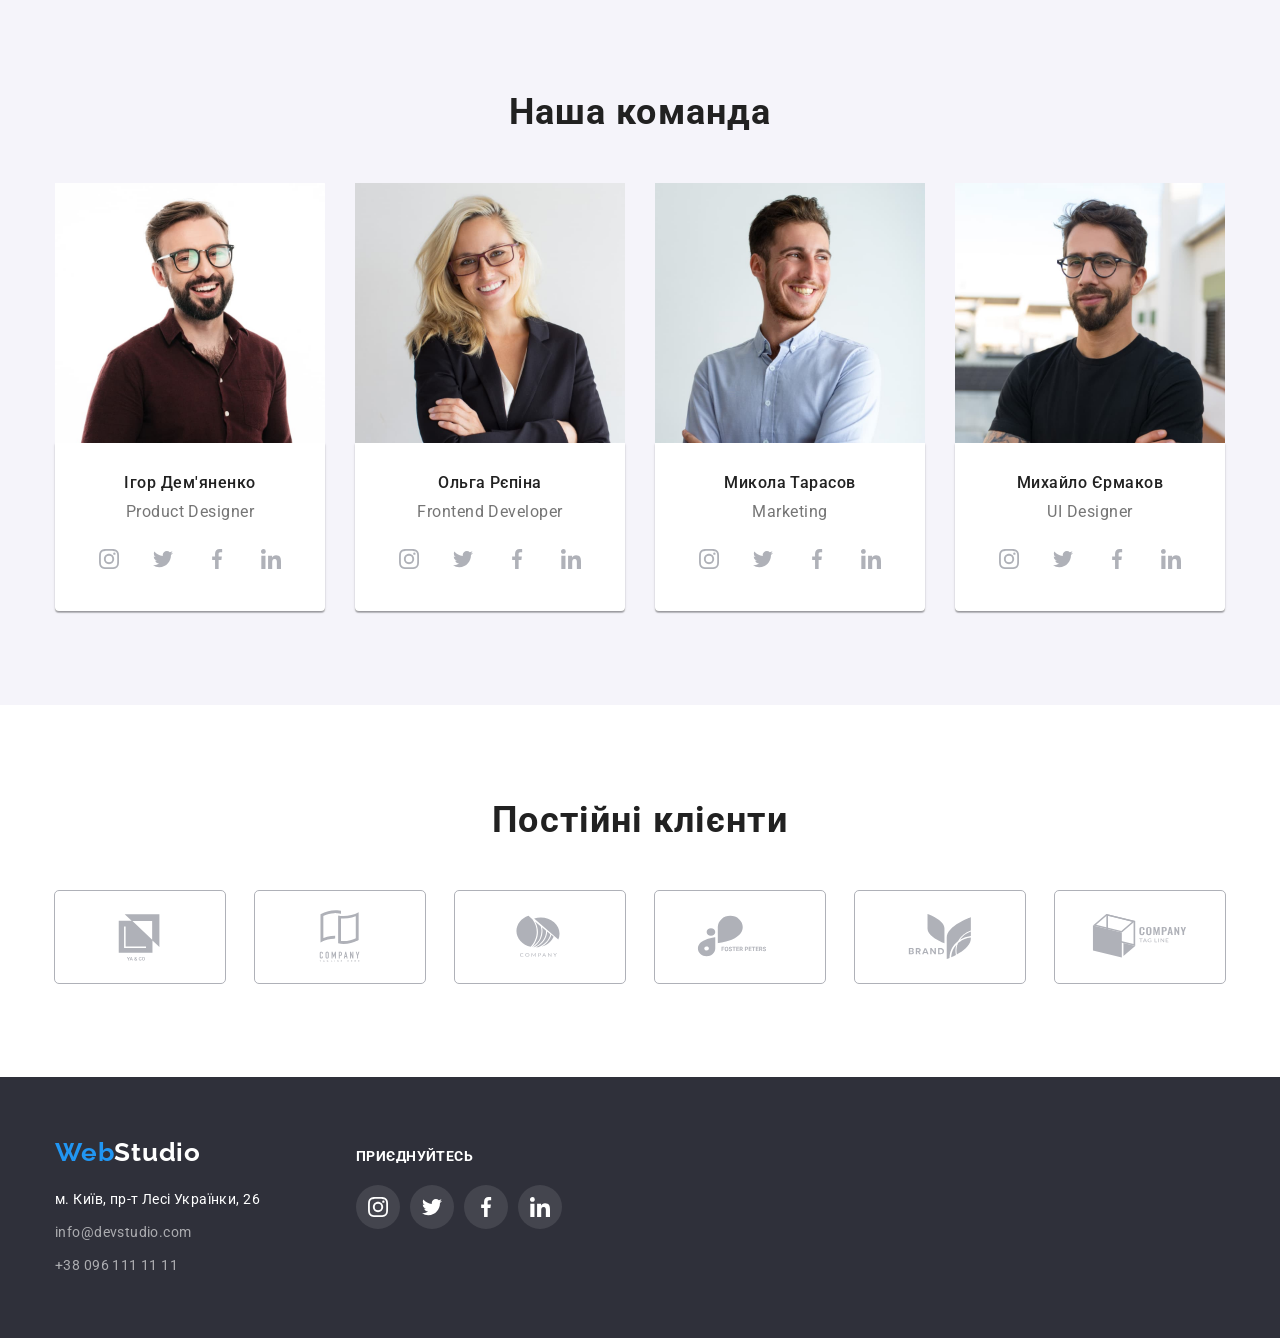
==== commit 8afe48d6: "homework" ====
--- a/index.html
+++ b/index.html
@@ -57,7 +57,7 @@
       <section class="hero-section">
         <div class="container">
           <h1 class="hero-title">Ефективні рішення для вашого бізнесу</h1>
-          <button type="button">Замовити послугу</button>
+          <button type="button" data-modal-open>Замовити послугу</button>
         </div>
       </section>
       <section class="benefits-section section">
@@ -119,28 +119,39 @@
           <h2 class="servise-title">Чим ми займаємося</h2>
           <ul class="service-list">
             <li>
-              <img
-                src="./images/box1.jpg"
-                alt="послуга 1"
-                width="370"
-                height="294"
-              />
-            </li>
-            <li>
-              <img
-                src="./images/box2.jpg"
-                alt="послуга 2"
-                width="370"
-                height="294"
-              />
-            </li>
-            <li>
-              <img
-                src="./images/box3.jpg"
-                alt="послуга 3"
-                width="370"
-                height="294"
-              />
+              <div class="service">
+                <img
+                  src="./images/box1.jpg"
+                  alt="десктопні додатки"
+                  width="370"
+                  height="294"
+                />
+                <p class="service-text">десктопні додатки</p>
+              </div>
+            </li>
+            <li>
+              <div class="service">
+                <img
+                  src="./images/box2.jpg"
+                  alt="мобільні додатки"
+                  width="370"
+                  height="294"
+                />
+                <div class="service-text">
+                  <p>мобільні додатки</p>
+                </div>
+              </div>
+            </li>
+            <li>
+              <div class="service">
+                <img
+                  src="./images/box3.jpg"
+                  alt="дизайнерські рішення"
+                  width="370"
+                  height="294"
+                />
+                <p class="service-text">дизайнерські рішення</p>
+              </div>
             </li>
           </ul>
         </div>
@@ -598,5 +609,16 @@
         </div>
       </div>
     </footer>
+    <div class="backdrop is-hidden" data-modal>
+      <div class="modal">
+        <button class="modal-btn" data-modal-close>
+          <svg class="modal-icon" width="11" height="11">
+            <use href="./images/symbol-defs.svg#vector"></use>
+          </svg>
+        </button>
+      </div>
+    </div>
+    <script src="./js/modal.js"></script>
+    <script></script>
   </body>
 </html>
--- a/css/styles.css
+++ b/css/styles.css
@@ -4,6 +4,8 @@
   --color-text: #757575;
   --indent: 30px;
   --items: 4;
+  --time-change: 250ms;
+  --cubic-bezier: cubic-bezier(0.4, 0, 0.2, 1);
 }
 h1,
 h2,
@@ -86,6 +88,10 @@
   color: var(--color-title);
   padding-top: 32px;
   padding-bottom: 32px;
+  position: relative;
+  transition-property: color;
+  transition-duration: 250ms;
+  transition-timing-function: var(--cubic-bezier);
 }
 .link-nav:hover {
   color: var(--color-link);
@@ -93,8 +99,19 @@
 .link-nav:focus {
   color: var(--color-link);
 }
-.link-nav.current {
-  color: var(--color-link);
+.current {
+  color: var(--color-link);
+}
+.current::after {
+  position: absolute;
+  left: 0;
+  bottom: 0;
+  content: "";
+  display: block;
+  width: 100%;
+  height: 4px;
+  border-radius: 2px;
+  background-color: var(--color-link);
 }
 .header-contacts {
   display: flex;
@@ -112,6 +129,9 @@
   padding-bottom: 32px;
   gap: 10px;
   align-items: center;
+  transition-property: color;
+  transition-duration: var(--time-change);
+  transition-timing-function: var(--cubic-bezier);
 }
 .link-auth:hover {
   color: var(--color-link);
@@ -165,6 +185,9 @@
   border: 0;
   border-radius: 4px;
   margin: auto;
+  transition-property: background-color;
+  transition-duration: var(--time-change);
+  transition-timing-function: var(--cubic-bezier);
 }
 .hero-section button:hover {
   background-color: #188ce8;
@@ -235,6 +258,25 @@
   display: flex;
   gap: var(--indent);
 }
+.service {
+  position: relative;
+}
+.service-text {
+  position: absolute;
+  bottom: 0;
+  width: 100%;
+  height: 70px;
+  font-weight: 700;
+  font-size: 14px;
+  line-height: 1.14;
+  letter-spacing: 0.03em;
+  text-transform: uppercase;
+  display: flex;
+  align-items: center;
+  justify-content: center;
+  color: #ffffff;
+  background-color: rgba(47, 48, 58, 0.8);
+}
 .team-section {
   background-color: #f5f4fa;
 }
@@ -287,6 +329,9 @@
   border-radius: 50%;
   background-color: #ffffff;
   color: #afb1b8;
+  transition-property: background-color color;
+  transition-duration: var(--time-change);
+  transition-timing-function: var(--cubic-bezier);
 }
 .socials-link:hover,
 .socials-link:focus {
@@ -324,6 +369,9 @@
   outline: 1px Solid #afb1b8;
   border-radius: 4px;
   color: #afb1b8;
+  transition-property: outline color;
+  transition-duration: var(--time-change);
+  transition-timing-function: var(--cubic-bezier);
 }
 .clients-background:hover,
 .clients-background:focus {
@@ -363,6 +411,9 @@
   line-height: 1.71;
   letter-spacing: 0.03em;
   color: #ffffff;
+  transition-property: color;
+  transition-duration: var(--time-change);
+  transition-timing-function: var(--cubic-bezier);
 }
 .map:hover {
   color: var(--color-link);
@@ -377,6 +428,9 @@
   line-height: 1.71;
   letter-spacing: 0.03em;
   color: rgba(255, 255, 255, 0.6);
+  transition-property: color;
+  transition-duration: var(--time-change);
+  transition-timing-function: var(--cubic-bezier);
 }
 .communication:hover {
   color: var(--color-link);
@@ -399,6 +453,9 @@
   border-radius: 50%;
   background-color: rgba(255, 255, 255, 0.1);
   color: #ffffff;
+  transition-property: background-color;
+  transition-duration: var(--time-change);
+  transition-timing-function: var(--cubic-bezier);
 }
 .footer-socials-link:hover,
 .footer-socials-link:focus {
@@ -411,8 +468,52 @@
   line-height: 1.14;
   letter-spacing: 0.03em;
   color: #ffffff;
-
   margin-bottom: 20px;
+}
+.backdrop {
+  position: fixed;
+  top: 0;
+  left: 0;
+  width: 100%;
+  height: 100%;
+  background-color: rgba(0, 0, 0, 0.2);
+  transition-duration: var(--time-change);
+  transition-timing-function: var(--cubic-bezier);
+}
+.backdrop.is-hidden {
+  opacity: 0;
+  visibility: hidden;
+  pointer-events: none;
+}
+.modal {
+  position: absolute;
+  top: 50%;
+  left: 50%;
+  transform: translate(-50%, -50%);
+  width: 528px;
+  height: 581px;
+  background-color: #ffffff;
+  border-radius: 4px;
+  box-shadow: 0px 1px 3px rgba(0, 0, 0, 0.12), 0px 1px 1px rgba(0, 0, 0, 0.14),
+    0px 2px 1px rgba(0, 0, 0, 0.2);
+}
+.modal-btn {
+  position: absolute;
+  top: 8px;
+  right: 8px;
+  padding: 0;
+  display: inline-flex;
+  align-items: center;
+  justify-content: center;
+  cursor: pointer;
+  width: 30px;
+  height: 30px;
+  border-radius: 50%;
+  border: 1px solid rgba(0, 0, 0, 0.1);
+  background-color: #ffffff;
+}
+.modal-icon {
+  fill: #000000;
 }
 .portfolio-button {
   display: flex;
@@ -433,6 +534,9 @@
   cursor: pointer;
   border-radius: 4px;
   border: 0;
+  transition-property: background-color color box-shadow;
+  transition-duration: var(--time-change);
+  transition-timing-function: var(--cubic-bezier);
 }
 .sort-button:hover {
   color: #ffffff;
@@ -451,13 +555,43 @@
 }
 .portfolio-background {
   background-color: #ffffff;
+  transition-property: box-shadow;
 }
 .portfolio-background:hover {
   box-shadow: 0px 1px 1px rgba(0, 0, 0, 0.12), 0px 4px 4px rgba(0, 0, 0, 0.06),
     1px 4px 6px rgba(0, 0, 0, 0.16);
   border-radius: 0px 0px 4px 4px;
 }
-
+.portfolio {
+  text-decoration: none;
+}
+.portfolio-thumb {
+  position: relative;
+  overflow: hidden;
+}
+.overlay {
+  position: absolute;
+  top: 0;
+  left: 0;
+  transform: translateY(100%);
+  width: 100%;
+  height: 100%;
+  padding-right: 24px;
+  padding-left: 24px;
+  display: flex;
+  align-items: center;
+  font-weight: 400;
+  font-size: 18px;
+  line-height: 1.56;
+  letter-spacing: 0.03em;
+  color: #ffffff;
+  background-color: rgba(33, 150, 243, 0.9);
+  transition-duration: var(--time-change);
+  transition-timing-function: cubic-bezier(0.4, 0, 0.2, 1);
+}
+.portfolio:hover .overlay {
+  transform: translateY(0);
+}
 .portfolio-wrapper {
   padding-top: 20px;
   padding-bottom: 20px;
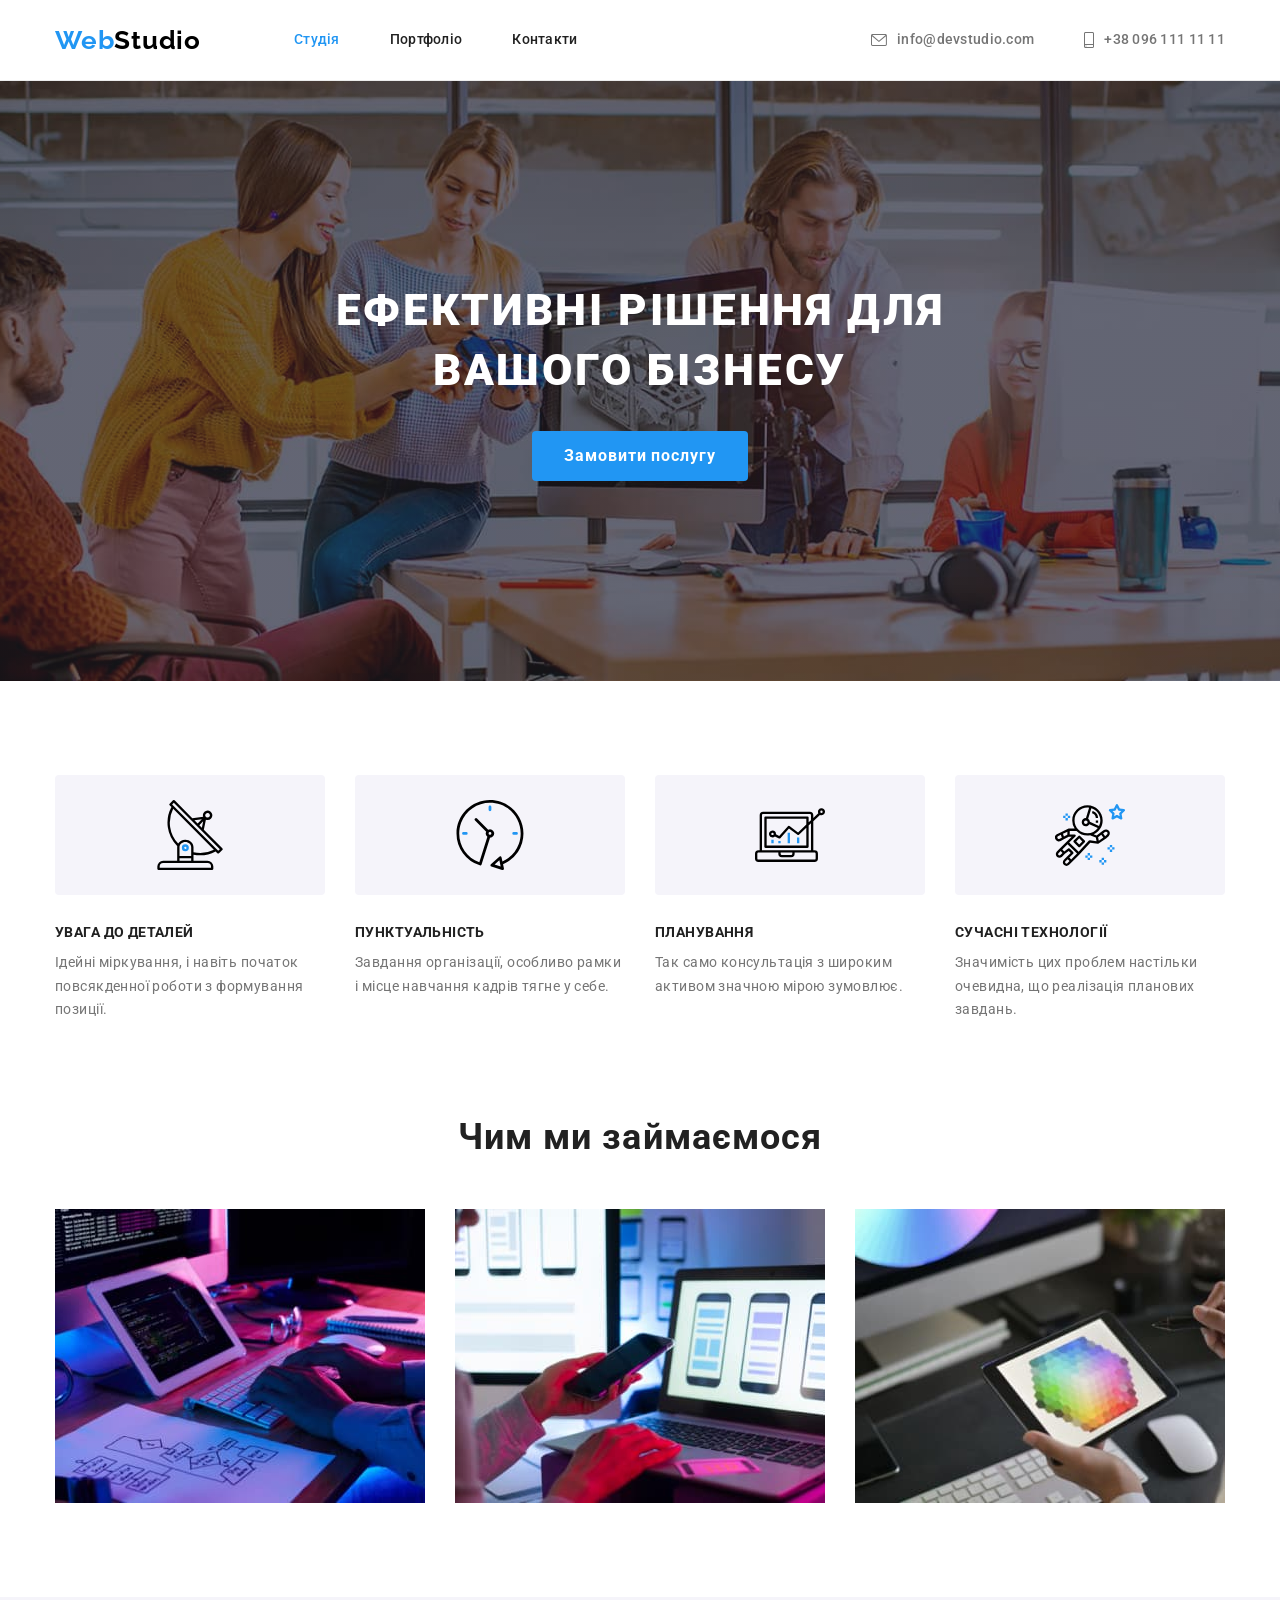
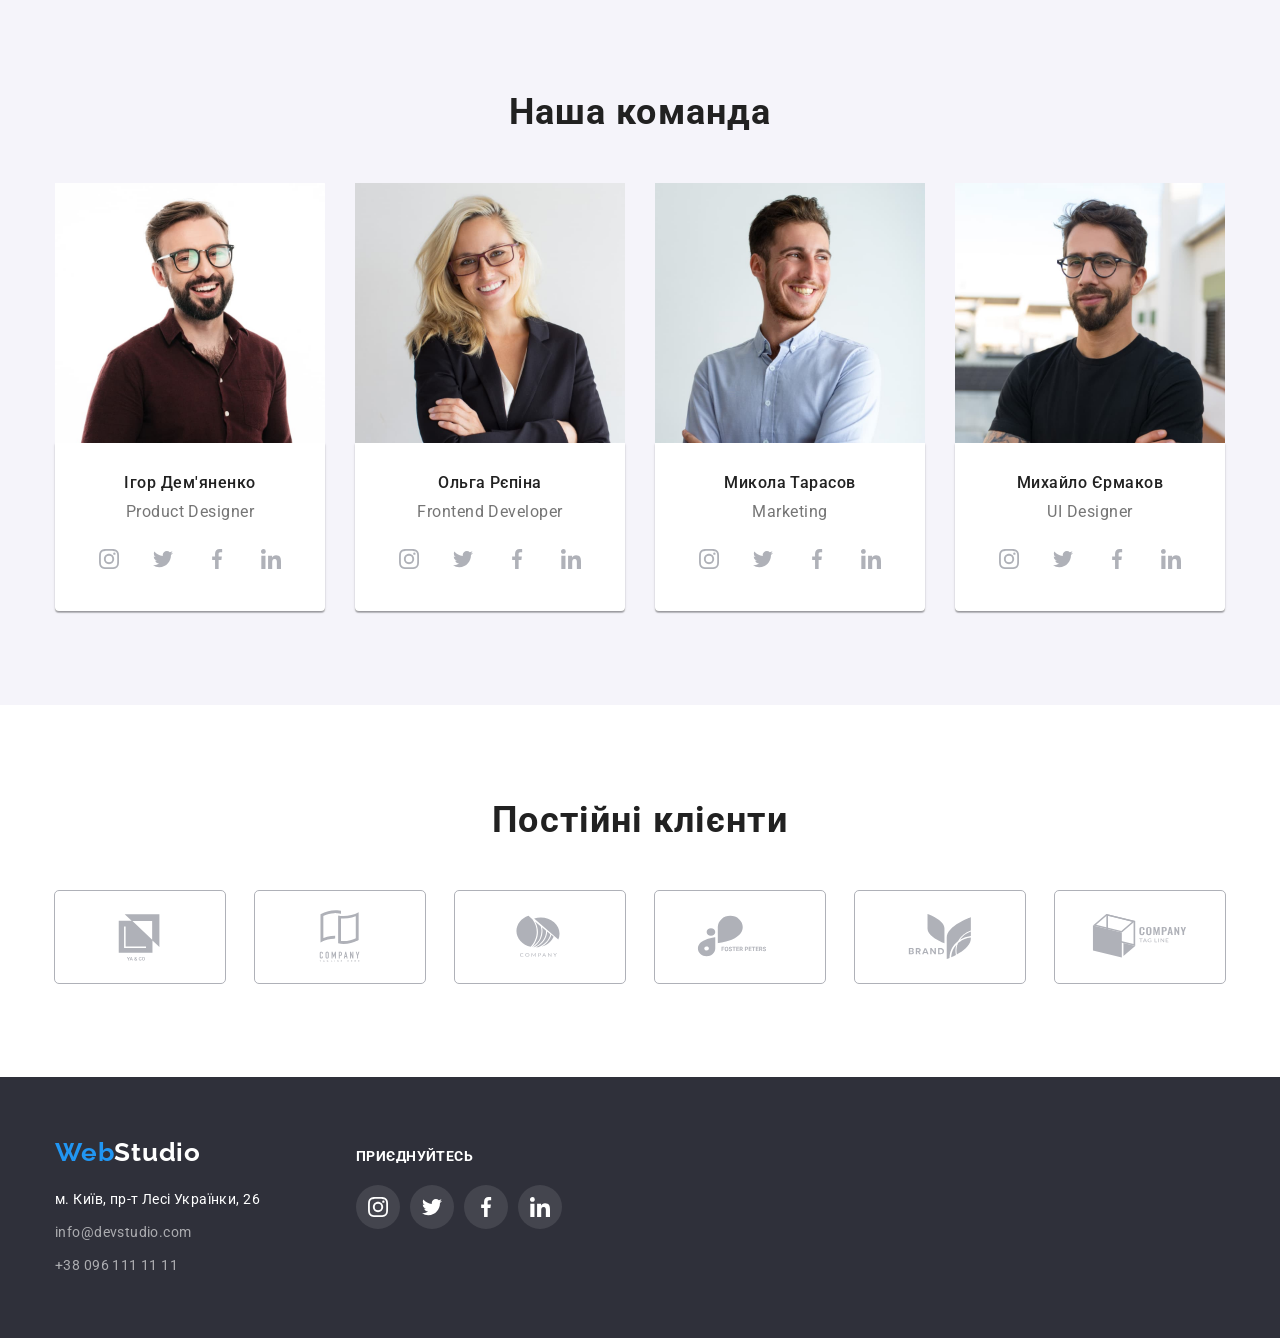
==== commit ee614b7c: "original" ====
--- a/index.html
+++ b/index.html
@@ -57,7 +57,7 @@
       <section class="hero-section">
         <div class="container">
           <h1 class="hero-title">Ефективні рішення для вашого бізнесу</h1>
-          <button type="button" data-modal-open>Замовити послугу</button>
+          <button type="button">Замовити послугу</button>
         </div>
       </section>
       <section class="benefits-section section">
@@ -119,39 +119,28 @@
           <h2 class="servise-title">Чим ми займаємося</h2>
           <ul class="service-list">
             <li>
-              <div class="service">
-                <img
-                  src="./images/box1.jpg"
-                  alt="десктопні додатки"
-                  width="370"
-                  height="294"
-                />
-                <p class="service-text">десктопні додатки</p>
-              </div>
-            </li>
-            <li>
-              <div class="service">
-                <img
-                  src="./images/box2.jpg"
-                  alt="мобільні додатки"
-                  width="370"
-                  height="294"
-                />
-                <div class="service-text">
-                  <p>мобільні додатки</p>
-                </div>
-              </div>
-            </li>
-            <li>
-              <div class="service">
-                <img
-                  src="./images/box3.jpg"
-                  alt="дизайнерські рішення"
-                  width="370"
-                  height="294"
-                />
-                <p class="service-text">дизайнерські рішення</p>
-              </div>
+              <img
+                src="./images/box1.jpg"
+                alt="послуга 1"
+                width="370"
+                height="294"
+              />
+            </li>
+            <li>
+              <img
+                src="./images/box2.jpg"
+                alt="послуга 2"
+                width="370"
+                height="294"
+              />
+            </li>
+            <li>
+              <img
+                src="./images/box3.jpg"
+                alt="послуга 3"
+                width="370"
+                height="294"
+              />
             </li>
           </ul>
         </div>
@@ -609,16 +598,5 @@
         </div>
       </div>
     </footer>
-    <div class="backdrop is-hidden" data-modal>
-      <div class="modal">
-        <button class="modal-btn" data-modal-close>
-          <svg class="modal-icon" width="11" height="11">
-            <use href="./images/symbol-defs.svg#vector"></use>
-          </svg>
-        </button>
-      </div>
-    </div>
-    <script src="./js/modal.js"></script>
-    <script></script>
   </body>
 </html>
--- a/css/styles.css
+++ b/css/styles.css
@@ -4,8 +4,6 @@
   --color-text: #757575;
   --indent: 30px;
   --items: 4;
-  --time-change: 250ms;
-  --cubic-bezier: cubic-bezier(0.4, 0, 0.2, 1);
 }
 h1,
 h2,
@@ -88,10 +86,6 @@
   color: var(--color-title);
   padding-top: 32px;
   padding-bottom: 32px;
-  position: relative;
-  transition-property: color;
-  transition-duration: 250ms;
-  transition-timing-function: var(--cubic-bezier);
 }
 .link-nav:hover {
   color: var(--color-link);
@@ -99,19 +93,8 @@
 .link-nav:focus {
   color: var(--color-link);
 }
-.current {
-  color: var(--color-link);
-}
-.current::after {
-  position: absolute;
-  left: 0;
-  bottom: 0;
-  content: "";
-  display: block;
-  width: 100%;
-  height: 4px;
-  border-radius: 2px;
-  background-color: var(--color-link);
+.link-nav.current {
+  color: var(--color-link);
 }
 .header-contacts {
   display: flex;
@@ -129,9 +112,6 @@
   padding-bottom: 32px;
   gap: 10px;
   align-items: center;
-  transition-property: color;
-  transition-duration: var(--time-change);
-  transition-timing-function: var(--cubic-bezier);
 }
 .link-auth:hover {
   color: var(--color-link);
@@ -185,9 +165,6 @@
   border: 0;
   border-radius: 4px;
   margin: auto;
-  transition-property: background-color;
-  transition-duration: var(--time-change);
-  transition-timing-function: var(--cubic-bezier);
 }
 .hero-section button:hover {
   background-color: #188ce8;
@@ -258,25 +235,6 @@
   display: flex;
   gap: var(--indent);
 }
-.service {
-  position: relative;
-}
-.service-text {
-  position: absolute;
-  bottom: 0;
-  width: 100%;
-  height: 70px;
-  font-weight: 700;
-  font-size: 14px;
-  line-height: 1.14;
-  letter-spacing: 0.03em;
-  text-transform: uppercase;
-  display: flex;
-  align-items: center;
-  justify-content: center;
-  color: #ffffff;
-  background-color: rgba(47, 48, 58, 0.8);
-}
 .team-section {
   background-color: #f5f4fa;
 }
@@ -329,9 +287,6 @@
   border-radius: 50%;
   background-color: #ffffff;
   color: #afb1b8;
-  transition-property: background-color color;
-  transition-duration: var(--time-change);
-  transition-timing-function: var(--cubic-bezier);
 }
 .socials-link:hover,
 .socials-link:focus {
@@ -369,9 +324,6 @@
   outline: 1px Solid #afb1b8;
   border-radius: 4px;
   color: #afb1b8;
-  transition-property: outline color;
-  transition-duration: var(--time-change);
-  transition-timing-function: var(--cubic-bezier);
 }
 .clients-background:hover,
 .clients-background:focus {
@@ -411,9 +363,6 @@
   line-height: 1.71;
   letter-spacing: 0.03em;
   color: #ffffff;
-  transition-property: color;
-  transition-duration: var(--time-change);
-  transition-timing-function: var(--cubic-bezier);
 }
 .map:hover {
   color: var(--color-link);
@@ -428,9 +377,6 @@
   line-height: 1.71;
   letter-spacing: 0.03em;
   color: rgba(255, 255, 255, 0.6);
-  transition-property: color;
-  transition-duration: var(--time-change);
-  transition-timing-function: var(--cubic-bezier);
 }
 .communication:hover {
   color: var(--color-link);
@@ -453,9 +399,6 @@
   border-radius: 50%;
   background-color: rgba(255, 255, 255, 0.1);
   color: #ffffff;
-  transition-property: background-color;
-  transition-duration: var(--time-change);
-  transition-timing-function: var(--cubic-bezier);
 }
 .footer-socials-link:hover,
 .footer-socials-link:focus {
@@ -468,52 +411,8 @@
   line-height: 1.14;
   letter-spacing: 0.03em;
   color: #ffffff;
+
   margin-bottom: 20px;
-}
-.backdrop {
-  position: fixed;
-  top: 0;
-  left: 0;
-  width: 100%;
-  height: 100%;
-  background-color: rgba(0, 0, 0, 0.2);
-  transition-duration: var(--time-change);
-  transition-timing-function: var(--cubic-bezier);
-}
-.backdrop.is-hidden {
-  opacity: 0;
-  visibility: hidden;
-  pointer-events: none;
-}
-.modal {
-  position: absolute;
-  top: 50%;
-  left: 50%;
-  transform: translate(-50%, -50%);
-  width: 528px;
-  height: 581px;
-  background-color: #ffffff;
-  border-radius: 4px;
-  box-shadow: 0px 1px 3px rgba(0, 0, 0, 0.12), 0px 1px 1px rgba(0, 0, 0, 0.14),
-    0px 2px 1px rgba(0, 0, 0, 0.2);
-}
-.modal-btn {
-  position: absolute;
-  top: 8px;
-  right: 8px;
-  padding: 0;
-  display: inline-flex;
-  align-items: center;
-  justify-content: center;
-  cursor: pointer;
-  width: 30px;
-  height: 30px;
-  border-radius: 50%;
-  border: 1px solid rgba(0, 0, 0, 0.1);
-  background-color: #ffffff;
-}
-.modal-icon {
-  fill: #000000;
 }
 .portfolio-button {
   display: flex;
@@ -534,9 +433,6 @@
   cursor: pointer;
   border-radius: 4px;
   border: 0;
-  transition-property: background-color color box-shadow;
-  transition-duration: var(--time-change);
-  transition-timing-function: var(--cubic-bezier);
 }
 .sort-button:hover {
   color: #ffffff;
@@ -555,43 +451,13 @@
 }
 .portfolio-background {
   background-color: #ffffff;
-  transition-property: box-shadow;
 }
 .portfolio-background:hover {
   box-shadow: 0px 1px 1px rgba(0, 0, 0, 0.12), 0px 4px 4px rgba(0, 0, 0, 0.06),
     1px 4px 6px rgba(0, 0, 0, 0.16);
   border-radius: 0px 0px 4px 4px;
 }
-.portfolio {
-  text-decoration: none;
-}
-.portfolio-thumb {
-  position: relative;
-  overflow: hidden;
-}
-.overlay {
-  position: absolute;
-  top: 0;
-  left: 0;
-  transform: translateY(100%);
-  width: 100%;
-  height: 100%;
-  padding-right: 24px;
-  padding-left: 24px;
-  display: flex;
-  align-items: center;
-  font-weight: 400;
-  font-size: 18px;
-  line-height: 1.56;
-  letter-spacing: 0.03em;
-  color: #ffffff;
-  background-color: rgba(33, 150, 243, 0.9);
-  transition-duration: var(--time-change);
-  transition-timing-function: cubic-bezier(0.4, 0, 0.2, 1);
-}
-.portfolio:hover .overlay {
-  transform: translateY(0);
-}
+
 .portfolio-wrapper {
   padding-top: 20px;
   padding-bottom: 20px;
